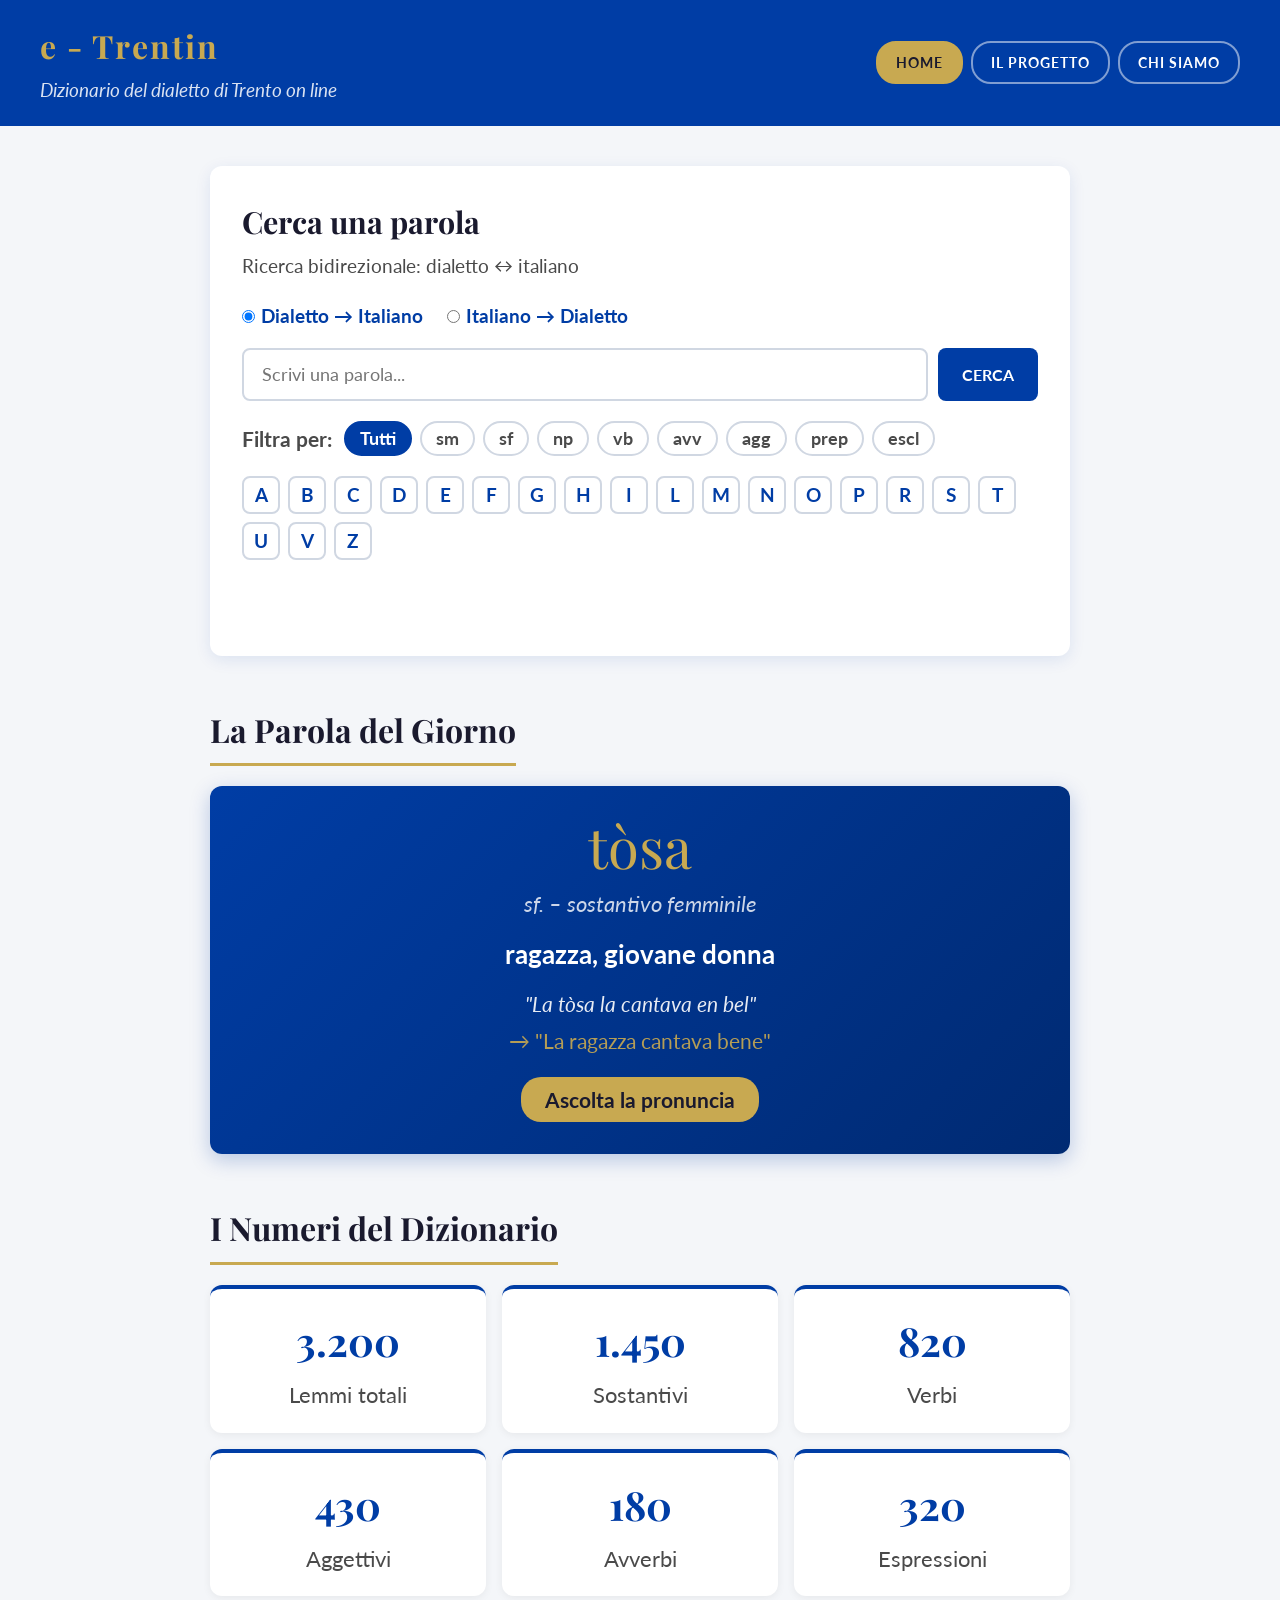
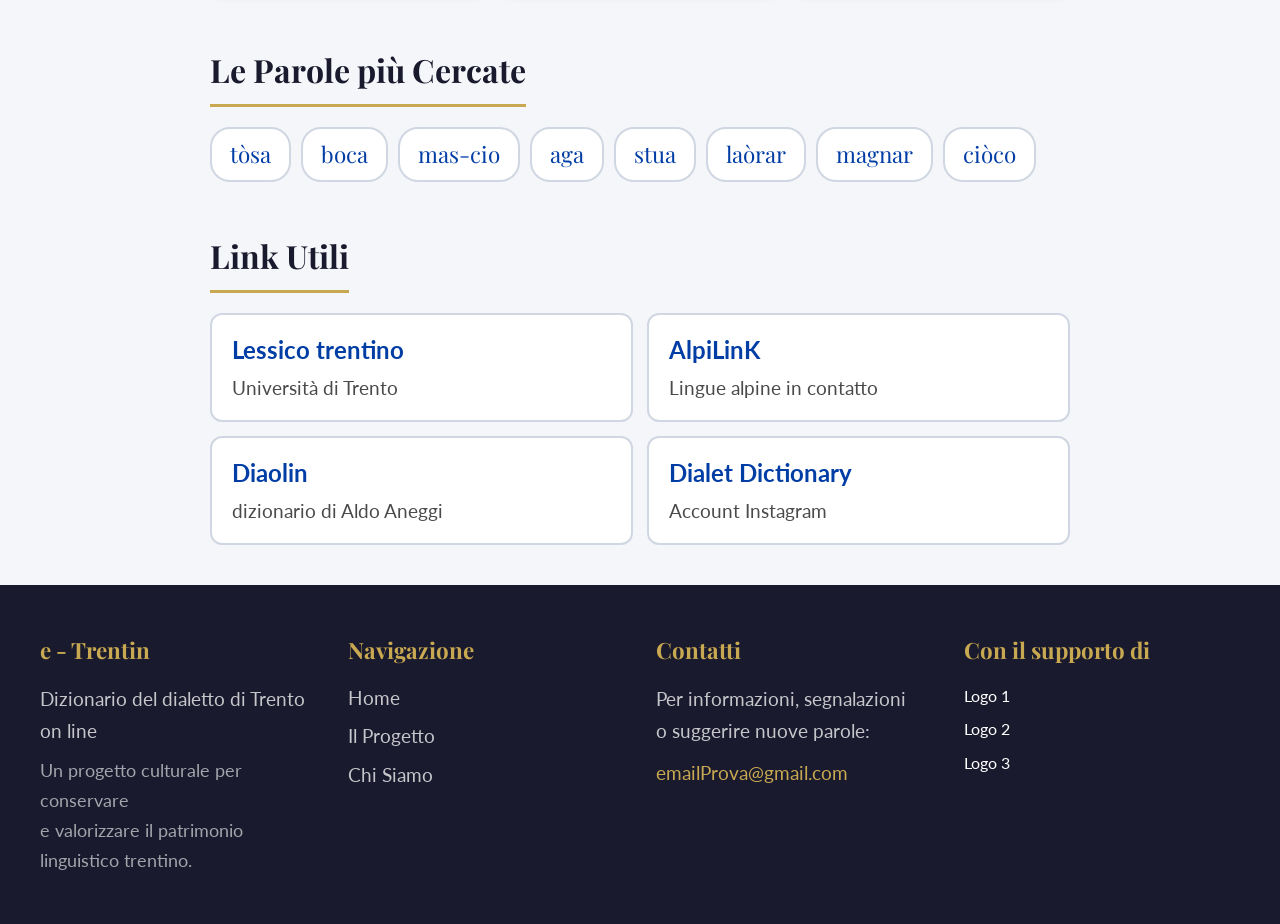
==== sito/index.html @ 9a396c98 "sistemato index e css" ====
<!DOCTYPE html>
<html lang="it">
<head>
  <meta charset="UTF-8">
  <meta name="viewport" content="width=device-width, initial-scale=1.0">
  <title>e-Trentin - Dizionario del dialetto di Trento</title>
  <link rel="stylesheet" href="style.css">
  <link href="https://fonts.googleapis.com/css2?family=Playfair+Display:ital,wght@0,700;1,700&family=Lato:wght@400;700&display=swap" rel="stylesheet">
</head>
<body>


  <header>

    <div class="header_titolo">
      <h1 class="title">e - Trentin</h1>
      <p class="sottotitolo">Dizionario del dialetto di Trento on line</p>
    </div>

    <nav class="barra-nav">
      <a href="index.html" class="link attivo">HOME</a> <!--pagina attiva-->
      <a href="progetto.html" class="link">IL PROGETTO</a>
      <a href="chisiamo.html" class="link">CHI SIAMO</a>
    </nav>

  </header>

  <main class="main">

    <section class="sezione_cerca" id="cerca">

      <!-- Titolo e sottotitolo della sezione cerca -->
      <h2 class="cerca_titolo">Cerca una parola</h2>
      <p class="cerca_sottotitolo">Ricerca bidirezionale: dialetto ↔ italiano</p>

      
      <div class="direzione_ricerca">
        <!-- Radio button per scegliere la direzione della traduzione -->
        <label class="radio_label">
          <input type="radio" name="direzione" value="dial-ita" checked>
          Dialetto → Italiano
        </label>
        <label class="radio_label">
          <input type="radio" name="direzione" value="ita-dial">
          Italiano → Dialetto
        </label>
      </div>

      <!-- Barra di ricerca: campo testo + bottone CERCA -->
      <div class="barra_ricerca">
        <input type="text" class="campo_ricerca" id="campoCerca" placeholder="Scrivi una parola...">
        <button class="btn_cerca">CERCA</button>
      </div>

      <div class="filtri_categoria">
        <span class="filtri_label">Filtra per:</span>
        <button class="filtro attivo" >Tutti</button>  <!-- Bottone "Tutti" attivo di default -->
        <button class="filtro" >sm</button>
        <button class="filtro" >sf</button>
        <button class="filtro" >np</button>
        <button class="filtro">vb</button>
        <button class="filtro" >avv</button>
        <button class="filtro" >agg</button>
        <button class="filtro" >prep</button>
        <button class="filtro">escl</button>
      </div>

      <div class="filtri_alfabeto">
        <!-- Ogni span è una lettera cliccabile dell'alfabeto -->
        <span class="lettera" >A</span>
        <span class="lettera" >B</span>
        <span class="lettera" >C</span>
        <span class="lettera">D</span>
        <span class="lettera">E</span>
        <span class="lettera">F</span>
        <span class="lettera">G</span>
        <span class="lettera" >H</span>
        <span class="lettera" >I</span>
        <span class="lettera">L</span>
        <span class="lettera" >M</span>
        <span class="lettera" >N</span>
        <span class="lettera" >O</span>
        <span class="lettera">P</span>
        <span class="lettera" >R</span>
        <span class="lettera">S</span>
        <span class="lettera" >T</span>
        <span class="lettera">U</span>
        <span class="lettera">V</span>
        <span class="lettera">Z</span>
      </div>

    
      <!-- div dove appariranno i risultati della ricerca -->
      <div class="risultati" id="risultati"></div>

    </section>

    <section class="sezione-parola-giorno" id="parola-giorno">

      <h2 class="sezione_titolo">La Parola del Giorno</h2>
      <div class="div_parolaGiorno">
        <!-- Parola in dialetto, in grande (popolata da JS) -->
        <div class="parola" id="parolaGiorno">tòsa</div>
        <!-- Categoria grammaticale -->
        <div class="parola_categoria" id="categoriaGiorno">sf. – sostantivo femminile</div>
        <!-- Significato in italiano -->
        <div class="parola_significato" id="significatoGiorno">ragazza, giovane donna</div>
        <!-- Esempio d'uso con traduzione -->
        <div class="parola_esempio" id="esempioPaG">
          <em>"La tòsa la cantava en bel"</em>
          <span class="esempio">→ "La ragazza cantava bene"</span>
        </div>
        <!-- Bottone pronuncia audio -->
        <button class="btn_audioGiorno">Ascolta la pronuncia</button>
      </div>

    </section>


    <section class="sezione_numeri" id="numeri">

      <h2 class="sezione_titolo">I Numeri del Dizionario</h2>

      <!-- Griglia con statistiche: ogni cella ha un numero e un'etichetta -->
      <div class="griglia_numeri">

        <div class="numero_card">
          <div class="numero_valore">3.200</div>
          <div class="numero_label">Lemmi totali</div>
        </div>

        <div class="numero_card">
          <div class="numero_valore">1.450</div>
          <div class="numero_label">Sostantivi</div>
        </div>

        <div class="numero_card">
          <div class="numero_valore">820</div>
          <div class="numero_label">Verbi</div>
        </div>

        <div class="numero_card">
          <div class="numero_valore">430</div>
          <div class="numero_label">Aggettivi</div>
        </div>

        <div class="numero_card">
          <div class="numero_valore">180</div>
          <div class="numero_label">Avverbi</div>
        </div>

        <div class="numero_card">
          <div class="numero_valore">320</div>
          <div class="numero_label">Espressioni</div>
        </div>

      </div>

    </section>


    <section class="sezione_popolari" id="piu-cercate">

      <h2 class="sezione_titolo">Le Parole più Cercate</h2>

      <div class="parole_popolari">
        <span class="tag_parola" >tòsa</span>
        <span class="tag_parola" >boca</span>
        <span class="tag_parola" >mas-cio</span>
        <span class="tag_parola" >aga</span>
        <span class="tag_parola">stua</span>
        <span class="tag_parola" >laòrar</span>
        <span class="tag_parola" >magnar</span>
        <span class="tag_parola" >ciòco</span>
      </div>

    </section>

    <section class="sezione_link" id="link">

      <h2 class="sezione_titolo">Link Utili</h2>

      <div class="griglia_link">
        <a href="https://lessicotrentino.lett.unitn.it/fmi/webd/Lemma?homeurl=https://www.unitn.it/" class="link_card" target="_blank">
          <div class="link_nome">Lessico trentino</div>
          <div class="link_desc">Università di Trento</div>
        </a>

        <a href="https://alpilink.it/progetto/" class="link_card" target="_blank">
          <div class="link_nome">AlpiLinK</div>
          <div class="link_desc">Lingue alpine in contatto</div>
        </a>

        <a href="https://alpilink.it/progetto/" class="link_card" target="_blank">
          <div class="link_nome">Diaolin</div>
          <div class="link_desc">dizionario di Aldo Aneggi</div>
        </a>

        <a href="https://www.instagram.com/dialet.dictionary/?hl=it" class="link_card" target="_blank">
          <div class="link_nome">Dialet Dictionary</div>
          <div class="link_desc">Account Instagram</div>
        </a>

        </a>
      </div>

    </section>

  </main>

  <footer>

    <div class="footer_col">
      <h3 class="footer_titolo">e - Trentin</h3>
      <p>Dizionario del dialetto di Trento on line</p>
      <p class="footer_note">Un progetto culturale per conservare<br>e valorizzare il patrimonio linguistico trentino.</p>
    </div>

    <div class="footer_col">
      <h3 class="footer_titolo">Navigazione</h3>
      <ul class="footer_lista">
        <li><a href="index.html">Home</a></li>
        <li><a href="progetto.html">Il Progetto</a></li>
        <li><a href="chisiamo.html">Chi Siamo</a></li>
      </ul>
    </div>

    <div class="footer_col">
      <h3 class="footer_titolo">Contatti</h3>
      <p>Per informazioni, segnalazioni<br>o suggerire nuove parole:</p>
      <a href="mailto:emailProva@gmail.com" class="footer_email">emailProva@gmail.com</a>
    </div>

    <div class="footer_col">
      <h3 class="footer_titolo">Con il supporto di</h3>
      <div class="loghi">
        <div class="logo_placeholder">Logo 1</div>
        <div class="logo_placeholder">Logo 2</div>
        <div class="logo_placeholder">Logo 3</div>
      </div>
    </div>

  </footer>
---- sito/style.css ----
/* =====================================================
   VARIABILI COLORI
   Palette ispirata alla bandiera del Comune di Trento:
   blu e oro su sfondo chiaro neutro
   ===================================================== */
:root {
  --blu:          #003DA5;   /* blu principale (bandiera Trento) */
  --blu-scuro:    #002a72;   /* blu scuro per hover */
  --oro:          #C8A951;   /* oro/giallo della bandiera */
  --bianco:       #ffffff;
  --grigio-bg:    #f4f6f9;   /* sfondo generale della pagina */
  --grigio-card:  #eef0f5;   /* sfondo delle card e sezioni */
  --grigio-bordo: #d0d7e2;   /* colore dei bordi */
  --testo:        #4a4a4a;   /* testo normale */
  --testo-scuro:  #1a1a2e;   /* testo titoli */
  --raggio:       12px;      /* arrotondamento angoli (design senza spigoli) */
}

/* =====================================================
   RESET BASE
   Azzera margini e padding del browser; imposta
   box-sizing così il padding non altera le dimensioni
   ===================================================== */
* {
  margin: 0;
  padding: 0;
  box-sizing: border-box;
}

/* =====================================================
   BODY
   Font principale, colore di sfondo e colore testo
   ===================================================== */
body {
  font-family: 'Lato', sans-serif;
  background-color: var(--grigio-bg);
  color: var(--testo);
  line-height: 1.6;
}

/* =====================================================
   HEADER
   Barra in cima: titolo + sottotitolo a sinistra,
   navigazione HOME / IL PROGETTO / CHI SIAMO a destra
   ===================================================== */
header {
  background-color: var(--blu);
  color: var(--bianco);
  padding: 20px 40px;
  display: flex;                  /* affianca titolo e nav */
  justify-content: space-between; /* uno a sinistra, uno a destra */
  align-items: center;
  gap: 20px;
}

/* Blocco titolo + sottotitolo */
.header_titolo {
  display: flex;
  flex-direction: column; /* titolo sopra, sottotitolo sotto */
  gap: 4px;
}

/* Titolo principale "e-Trentin" */
.title {
  font-family: 'Playfair Display', serif; /* font elegante per il titolo */
  font-size: 2rem;
  color: var(--oro);              /* oro per il titolo */
  letter-spacing: 2px;
}

/* Sottotitolo: "Dizionario del dialetto di Trento on line" */
.sottotitolo {
  font-size: 1.2rem;
  color: rgba(255,255,255,0.85); /* bianco leggermente trasparente */
  font-style: italic;
}

/* Navigazione principale con le tre voci in evidenza */
.barra-nav {
  display: flex;
  gap: 8px;                    
}

/* Ogni link di navigazione */
.link{
  padding: 8px 18px;
  border: 2px solid rgba(255,255,255,0.5);
  border-radius: 20px;            /* bordi a pillola */
  color: var(--bianco);
  text-decoration: none;
  font-weight: 700;
  font-size: 0.9rem;
  letter-spacing: 1px;
  transition: all 0.2s;           /* animazione morbida al hover */
}

/* Voce attiva (pagina corrente): sfondo oro */
.link.attivo {
  background-color: var(--oro);
  border-color: var(--oro);
  color: var(--testo-scuro);
}

/* Hover sui link non attivi */
.link:hover:not(.attivo) {
  background-color: rgba(255,255,255,0.15);
  border-color: var(--bianco);
}

/* =====================================================
   MAIN
   Contenitore centrale con larghezza massima e centrato
   ===================================================== */
.main {
  max-width: 900px;
  margin: 0 auto;         /* centra orizzontalmente */
  padding: 40px 20px;     /* spazio interno, con margine sui lati */
  display: flex;
  flex-direction: column; /* sezioni impilate verticalmente */
  gap: 48px;              /* spazio tra le sezioni */
}

/* =====================================================
   TITOLO SEZIONE
   Stile condiviso per tutti i titoli h2 delle sezioni
   ===================================================== */
.sezione_titolo {
  font-family: 'Playfair Display', serif;
  font-size:2rem;
  color: var(--testo-scuro);
  margin-bottom: 20px;
  padding-bottom: 8px;
  /* Linea decorativa sotto il titolo */
  border-bottom: 3px solid var(--oro);
  display: inline-block;
}

/* =====================================================
   SEZIONE CERCA
   La sezione più importante: barra di ricerca,
   filtri categoria e filtro alfabetico
   ===================================================== */
.sezione_cerca {
  background-color: var(--bianco);
  border-radius: var(--raggio);
  padding: 32px;
  box-shadow: 0 4px 16px rgba(0, 61, 165, 0.10); /* ombra blu leggera */
}

/* Titolo "Cerca una parola" */
.cerca_titolo {
  font-family: 'Playfair Display', serif;
  font-size: 1.9rem;
  color: var(--testo-scuro);
  margin-bottom: 4px;
}

/* Sottotitolo della sezione cerca */
.cerca_sottotitolo {
  color: var(--testo);
  margin-bottom: 20px;
  font-size: 1.2rem;
}

/* Contenitore dei radio button per la direzione di ricerca */
.direzione_ricerca {
  display: flex;
  gap: 24px;
  margin-bottom: 16px;
}

/* Singolo radio button con etichetta */
.radio_label {
  display: flex;
  align-items: center;
  gap: 6px;
  font-weight: 700;
  color: var(--blu);
  cursor: pointer;
  font-size: 1.2rem;
}

/* Barra di ricerca: campo testo + bottone CERCA affiancati */
.barra_ricerca {
  display: flex;
  gap: 10px;
  margin-bottom: 20px;
}

/* Campo testo di ricerca */
.campo_ricerca {
  flex: 1;                        /* occupa tutto lo spazio disponibile */
  padding: 14px 18px;
  border: 2px solid var(--grigio-bordo);
  border-radius: 8px;
  font-family: 'Lato', sans-serif;
  font-size: 1.1rem;
  outline: none;
  transition: border-color 0.2s;
}

/* Quando il campo è selezionato, bordo diventa blu */
.campo_ricerca:focus {
  border-color: var(--blu);
}

/* Bottone CERCA */
.btn_cerca {
  padding: 14px 24px;
  background-color: var(--blu);
  color: var(--bianco);
  border: none;
  border-radius: 8px;
  font-family: 'Lato', sans-serif;
  font-weight: 700;
  font-size: 1rem;
  cursor: pointer;
  transition: background-color 0.2s;
  white-space: nowrap;            /* impedisce che il testo vada a capo */
}

.btn_cerca:hover {
  background-color: var(--blu-scuro);
}


.filtri_categoria {
  display: flex;
  flex-wrap: wrap;                /* va a capo se necessario */
  align-items: center;
  gap: 8px;
  margin-bottom: 20px;
}

/* Etichetta "Filtra per:" davanti ai bottoni */
.filtri_label {
  font-weight: 700;
  font-size: 1.3rem;
  color: var(--testo);
  margin-right: 4px;
}

/* Singolo bottone filtro categoria */
.filtro {
  padding: 5px 14px;
  border: 2px solid var(--grigio-bordo);
  border-radius: 20px;            /* forma a pillola */
  background-color: var(--bianco);
  color: var(--testo);
  font-family: 'Lato', sans-serif;
  font-weight: 700;
  font-size: 1.1rem;
  cursor: pointer;
  transition: all 0.15s;
}

/* Bottone filtro attivo */
.filtro.attivo {
  background-color: var(--blu);
  color: var(--bianco);
  border-color: var(--blu);
}

.filtro:hover:not(.attivo) {
  border-color: var(--blu);
  color: var(--blu);
}

/* ----------------------------------------------------------
   FILTRI ALFABETICI
   Griglia di lettere cliccabili per filtrare per iniziale
   ---------------------------------------------------------- */
.filtri_alfabeto {
  display: flex;
  flex-wrap: wrap;
  gap: 8px;
  margin-bottom: 24px;
}

/* Singola lettera dell'alfabeto */
.lettera {
  width: 38px;
  height: 38px;
  display: flex;
  align-items: center;
  justify-content: center;
  border: 2px solid var(--grigio-bordo);
  border-radius: 8px;
  font-weight: 700;
  font-size: 1.2rem;
  color: var(--blu);
  cursor: pointer;
  transition: all 0.15s;
  user-select: none;              /* impedisce la selezione testo al click */
}

.lettera:hover {
  background-color: var(--blu);
  color: var(--bianco);
  border-color: var(--blu);
}

/* Lettera attualmente selezionata */
.lettera.attiva {
  background-color: var(--oro);
  color: var(--testo-scuro);
  border-color: var(--oro);
}

/* ----------------------------------------------------------
   AREA RISULTATI
   Dove appaiono le schede con i risultati della ricerca
   ---------------------------------------------------------- */
.risultati {
  min-height: 40px;               /* altezza minima anche quando vuota */
}

/* Messaggio generico nell'area risultati */
.msg-ricerca {
  color: var(--testo);
  font-style: italic;
  padding: 12px 0;
}

/* Messaggio di errore (campo vuoto ecc.) */
.msg-errore {
  color: #c0392b;                 /* rosso per gli errori */
  font-weight: 700;
  padding: 12px 0;
}

/* Scheda di un singolo risultato */
.scheda-risultato {
  border-left: 5px solid var(--oro); /* linea oro a sinistra */
  background-color: var(--grigio-card);
  border-radius: var(--raggio);
  padding: 16px 20px;
  display: flex;
  flex-direction: column;
  gap: 6px;
}

/* Parola principale nel risultato */
.ris-parola {
  font-family: 'Playfair Display', serif;
  font-size: 1.4rem;
  color: var(--blu);
}

/* Categoria grammaticale nel risultato */
.ris-categoria {
  font-size: 0.8rem;
  color: var(--testo);
  font-style: italic;
}

/* Traduzione in italiano nel risultato */
.ris-traduzione {
  font-weight: 700;
  color: var(--testo-scuro);
}

/* Esempio d'uso nel risultato */
.ris-esempio {
  font-size: 0.9rem;
  color: var(--testo);
  background-color: var(--bianco);
  padding: 8px 12px;
  border-radius: 6px;
}

/* =====================================================
   SEZIONE PAROLA DEL GIORNO
   ===================================================== */


/* Scheda visiva della parola del giorno */
.div_parolaGiorno {
  background: linear-gradient(135deg, var(--blu) 0%, var(--blu-scuro) 100%);
  color: var(--bianco);
  border-radius: var(--raggio);
  padding: 32px;
  text-align: center;
  display: flex;
  flex-direction: column;
  align-items: center;
  gap: 12px;
  box-shadow: 0 6px 20px rgba(0, 61, 165, 0.25);
}

/* La parola in dialetto in grande */
.parola {
  font-family: 'Playfair Display', serif;
  font-size: 3.5rem;
  color: var(--oro);
  line-height: 1;
}

/* Categoria grammaticale sotto la parola */
.parola_categoria {
  font-size: 1.4rem;
  opacity: 0.8;
  font-style: italic;
}

/* Significato in italiano */
.parola_significato {
  font-size: 1.6rem;
  font-weight: 700;
}

/* Esempio d'uso */
.parola_esempio {
  font-size: 1.3rem;
  opacity: 0.9;
  display: flex;
  flex-direction: column;
  gap: 4px;
}

/* Traduzione dell'esempio */
.esempio {
  color: var(--oro);
}

/* Bottone pronuncia audio nella parola del giorno */
.btn_audioGiorno {
  margin-top: 8px;
  padding: 10px 24px;
  background-color: var(--oro);
  color: var(--testo-scuro);
  border: none;
  border-radius: 20px;
  font-family: 'Lato', sans-serif;
  font-weight: 700;
  cursor: pointer;
  transition: opacity 0.2s;
  font-size: 1.3rem;
}

.btn_audioGiorno:hover {
  opacity: 0.85;
}

/* =====================================================
   SEZIONE NUMERI DEL DIZIONARIO
   Griglia di statistiche numeriche
   ===================================================== */
.sezione_numeri {}

/* Griglia: 3 colonne su desktop, 2 su tablet, 1 su mobile */
.griglia_numeri {
  display: grid;
  grid-template-columns: repeat(3, 1fr); /* 3 colonne uguali */
  gap: 16px;
}

/* Singola card con numero e etichetta */
.numero_card {
  background-color: var(--bianco);
  border-radius: var(--raggio);
  padding: 20px;
  text-align: center;
  box-shadow: 0 2px 8px rgba(0,0,0,0.06);
  border-top: 4px solid var(--blu); /* linea blu in cima */
}

/* Il numero grande */
.numero_valore {
  font-family: 'Playfair Display', serif;
  font-size: 2.5rem;
  color: var(--blu);
  font-weight: 700;
}

/* Etichetta descrittiva sotto il numero */
.numero_label {
  font-size: 1.4rem;
  color: var(--testo);
  margin-top: 4px;
}

/* =====================================================
   SEZIONE PAROLE PIÙ CERCATE
   Tag cliccabili che avviano la ricerca
   ===================================================== */
.sezione_popolari {}

/* Contenitore dei tag */
.parole_popolari {
  display: flex;
  flex-wrap: wrap;
  gap: 10px;
}

/* Singolo tag parola cliccabile */
.tag_parola {
  padding: 8px 18px;
  background-color: var(--bianco);
  border: 2px solid var(--grigio-bordo);
  border-radius: 20px;
  font-family: 'Playfair Display', serif;
  font-size: 1.4rem;
  color: var(--blu);
  cursor: pointer;
  transition: all 0.15s;
}

.tag_parola:hover {
  background-color: var(--blu);
  color: var(--bianco);
  border-color: var(--blu);
}

/* =====================================================
   SEZIONE LINK UTILI
   Griglia di card-link a risorse esterne
   ===================================================== */
.sezione_link {}

/* Griglia: 2 colonne su desktop */
.griglia_link {
  display: grid;
  grid-template-columns: repeat(2, 1fr);
  gap: 14px;
}

/* Singola card link */
.link_card {
  display: block;
  background-color: var(--bianco);
  border: 2px solid var(--grigio-bordo);
  border-radius: var(--raggio);
  padding: 16px 20px;
  text-decoration: none;
  transition: all 0.2s;
}

.link_card:hover {
  border-color: var(--oro);
  box-shadow: 0 4px 12px rgba(200, 169, 81, 0.2);
  transform: translateY(-2px); /* leggero sollevamento al hover */
}

/* Nome del link */
.link_nome {
  font-weight: 700;
  color: var(--blu);
  font-size: 1.5rem;
}

/* Descrizione breve del link */
.link_desc {
  font-size: 1.2rem;
  color: var(--testo);
  margin-top: 4px;
}

/* =====================================================
   FOOTER
   Quattro colonne: sito, navigazione, contatti, loghi
   ===================================================== */
footer {
  background-color: var(--testo-scuro);
  color: var(--bianco);
  padding: 48px 40px;
  display: grid;
  grid-template-columns: repeat(4, 1fr); /* 4 colonne uguali */
  gap: 32px;
}

/* Titoli delle colonne del footer */
.footer_titolo {
  font-family: 'Playfair Display', serif;
  font-size: 1.4rem;
  color: var(--oro);
  margin-bottom: 14px;
}

/* Testo normale nel footer */
footer p {
  font-size: 1.2rem;
  opacity: 0.75;
  line-height: 1.7;
}

/* Nota aggiuntiva nel footer */
.footer_note {
  margin-top: 8px;
  font-size: 1.1rem ;
  opacity: 0.6 ;
}

/* Lista link nella colonna Navigazione */
.footer_lista {
  list-style: none;
}

.footer_lista li {
  margin-bottom: 8px;
}

.footer_lista li a {
  color: var(--bianco);
  text-decoration: none;
  font-size: 1.2rem;
  opacity: 0.75;
  transition: opacity 0.2s;
}

.footer_lista li a:hover {
  opacity: 1;
}

.footer_email {
  display: inline-block;
  margin-top: 10px;
  color: var(--oro);
  text-decoration: none;
  font-size: 1.2rem;
  transition: opacity 0.2s;
}

.footer_email:hover {
  opacity: 0.8;
}

.loghi {
  display: flex;
  flex-direction: column;
  gap: 8px;
}
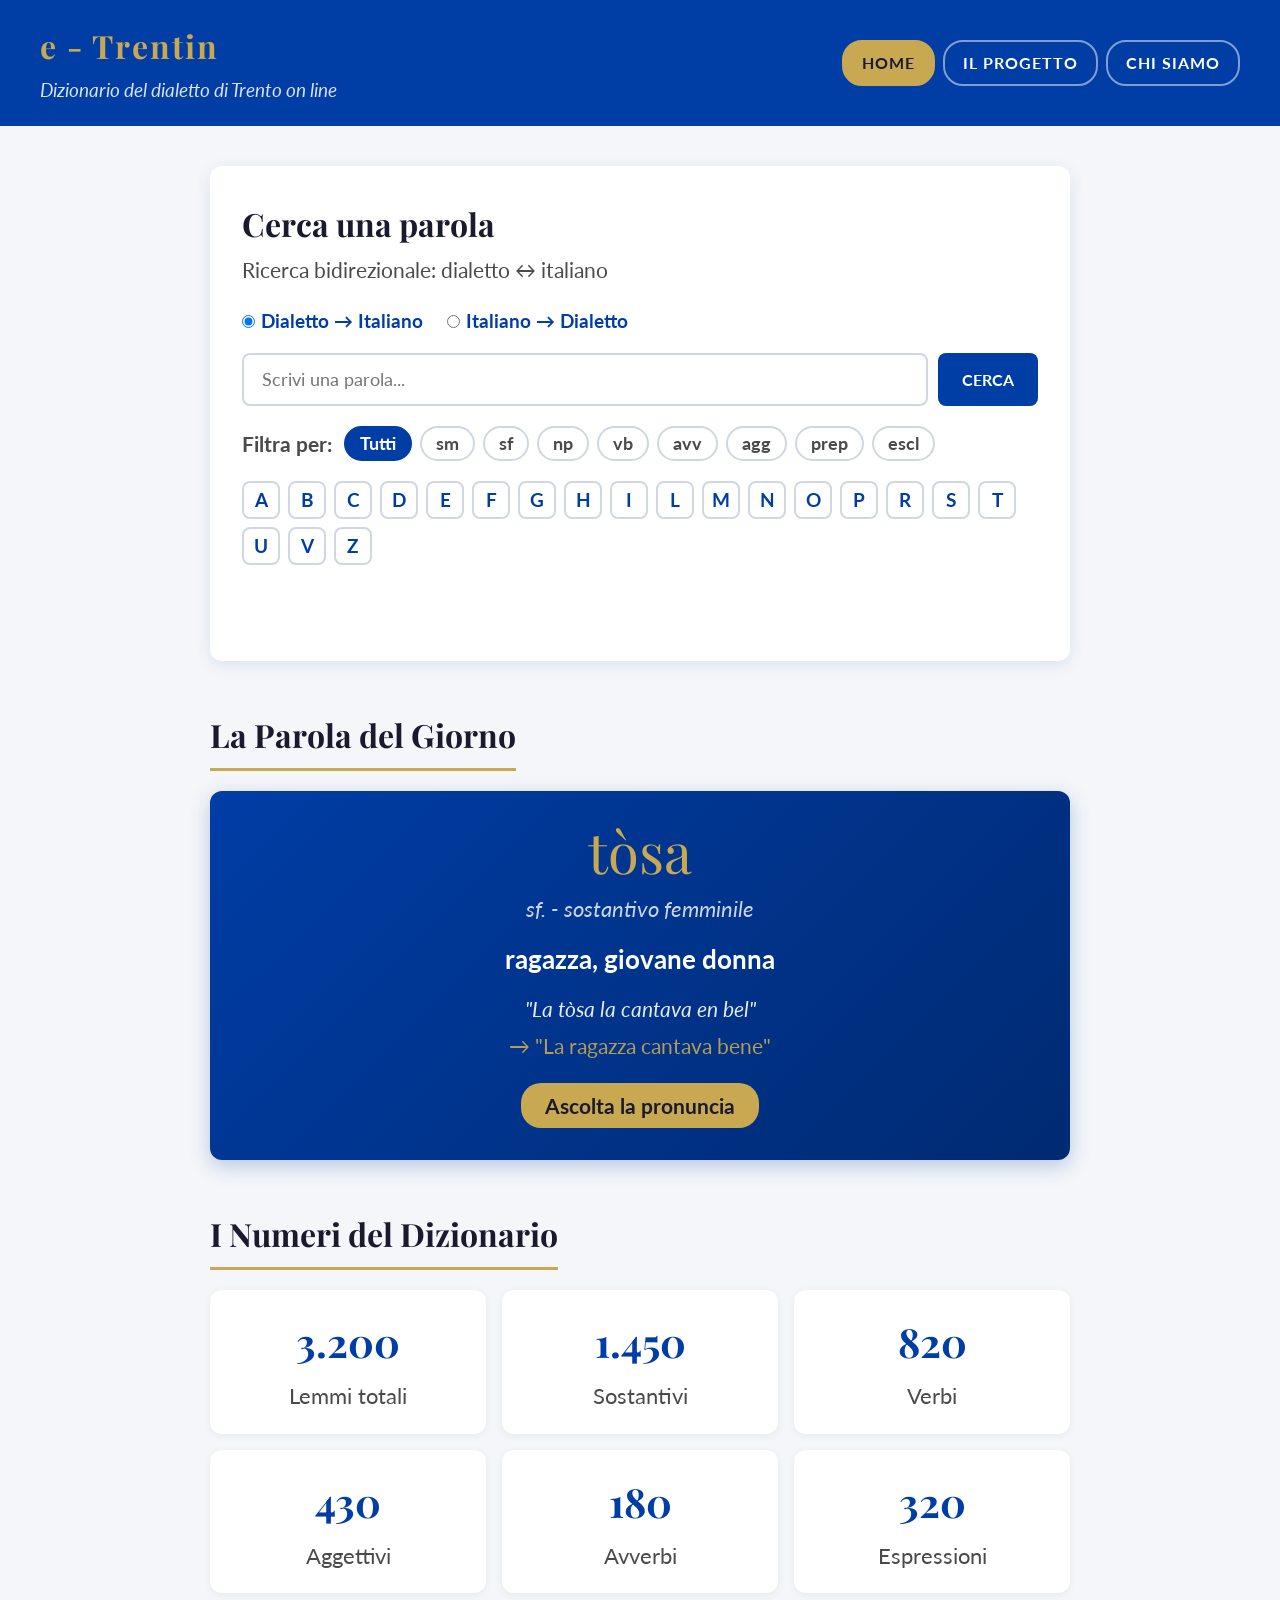
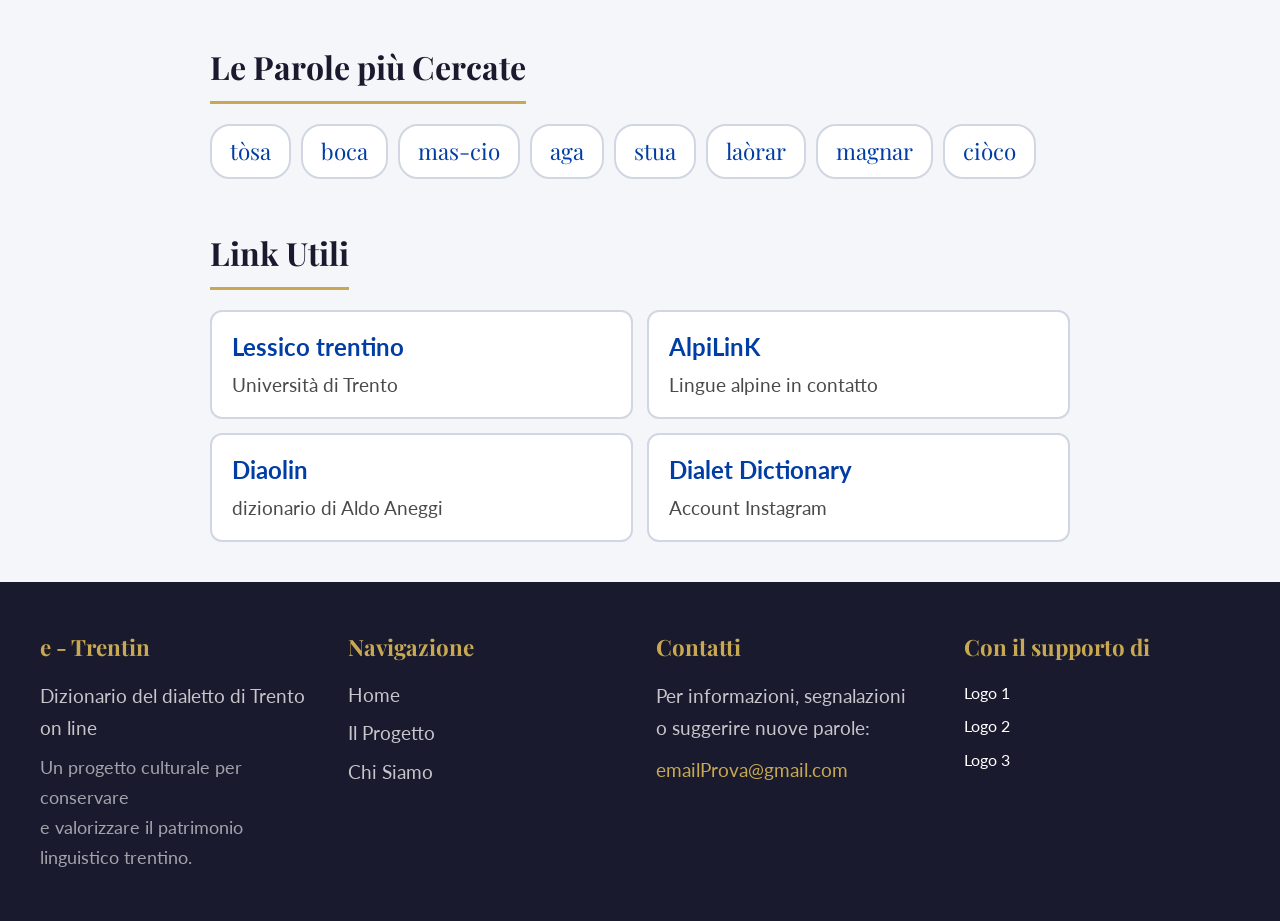
==== commit bf3d9d2e: "aggiunta pagina chisiamo, aggiornato css index e progetto" ====
--- a/sito/index.html
+++ b/sito/index.html
@@ -4,7 +4,7 @@
   <meta charset="UTF-8">
   <meta name="viewport" content="width=device-width, initial-scale=1.0">
   <title>e-Trentin - Dizionario del dialetto di Trento</title>
-  <link rel="stylesheet" href="style.css">
+  <link rel="stylesheet" href="/sito/style.css">
   <link href="https://fonts.googleapis.com/css2?family=Playfair+Display:ital,wght@0,700;1,700&family=Lato:wght@400;700&display=swap" rel="stylesheet">
 </head>
 <body>
@@ -13,48 +13,45 @@
   <header>
 
     <div class="header_titolo">
-      <h1 class="title">e - Trentin</h1>
+      <h1 class="titolo">e - Trentin</h1>
       <p class="sottotitolo">Dizionario del dialetto di Trento on line</p>
     </div>
 
     <nav class="barra-nav">
       <a href="index.html" class="link attivo">HOME</a> <!--pagina attiva-->
-      <a href="progetto.html" class="link">IL PROGETTO</a>
-      <a href="chisiamo.html" class="link">CHI SIAMO</a>
+      <a href="/sito/pagine/progetto.html" class="link">IL PROGETTO</a>
+      <a href="/sito/pagine/chiSiamo.html" class="link">CHI SIAMO</a>
     </nav>
 
   </header>
 
   <main class="main">
 
-    <section class="sezione_cerca" id="cerca">
-
-      <!-- Titolo e sottotitolo della sezione cerca -->
+    <section class="sezione_cerca" >
+
       <h2 class="cerca_titolo">Cerca una parola</h2>
       <p class="cerca_sottotitolo">Ricerca bidirezionale: dialetto ↔ italiano</p>
 
       
       <div class="direzione_ricerca">
-        <!-- Radio button per scegliere la direzione della traduzione -->
         <label class="radio_label">
-          <input type="radio" name="direzione" value="dial-ita" checked>
+          <input type="radio" name="direzione"  checked>
           Dialetto → Italiano
         </label>
         <label class="radio_label">
-          <input type="radio" name="direzione" value="ita-dial">
+          <input type="radio" name="direzione" >
           Italiano → Dialetto
         </label>
       </div>
 
-      <!-- Barra di ricerca: campo testo + bottone CERCA -->
       <div class="barra_ricerca">
-        <input type="text" class="campo_ricerca" id="campoCerca" placeholder="Scrivi una parola...">
+        <input type="text" class="campo_ricerca" placeholder="Scrivi una parola...">
         <button class="btn_cerca">CERCA</button>
       </div>
 
       <div class="filtri_categoria">
         <span class="filtri_label">Filtra per:</span>
-        <button class="filtro attivo" >Tutti</button>  <!-- Bottone "Tutti" attivo di default -->
+        <button class="filtro attivo" >Tutti</button>  <!-- btn attivo di default -->
         <button class="filtro" >sm</button>
         <button class="filtro" >sf</button>
         <button class="filtro" >np</button>
@@ -66,7 +63,6 @@
       </div>
 
       <div class="filtri_alfabeto">
-        <!-- Ogni span è una lettera cliccabile dell'alfabeto -->
         <span class="lettera" >A</span>
         <span class="lettera" >B</span>
         <span class="lettera" >C</span>
@@ -74,16 +70,16 @@
         <span class="lettera">E</span>
         <span class="lettera">F</span>
         <span class="lettera">G</span>
-        <span class="lettera" >H</span>
-        <span class="lettera" >I</span>
+        <span class="lettera">H</span>
+        <span class="lettera">I</span>
         <span class="lettera">L</span>
-        <span class="lettera" >M</span>
-        <span class="lettera" >N</span>
-        <span class="lettera" >O</span>
+        <span class="lettera">M</span>
+        <span class="lettera">N</span>
+        <span class="lettera">O</span>
         <span class="lettera">P</span>
-        <span class="lettera" >R</span>
+        <span class="lettera">R</span>
         <span class="lettera">S</span>
-        <span class="lettera" >T</span>
+        <span class="lettera">T</span>
         <span class="lettera">U</span>
         <span class="lettera">V</span>
         <span class="lettera">Z</span>
@@ -91,37 +87,31 @@
 
     
       <!-- div dove appariranno i risultati della ricerca -->
-      <div class="risultati" id="risultati"></div>
-
-    </section>
-
-    <section class="sezione-parola-giorno" id="parola-giorno">
+      <div class="risultati" ></div>
+
+    </section>
+
+    <section  >
 
       <h2 class="sezione_titolo">La Parola del Giorno</h2>
       <div class="div_parolaGiorno">
-        <!-- Parola in dialetto, in grande (popolata da JS) -->
-        <div class="parola" id="parolaGiorno">tòsa</div>
-        <!-- Categoria grammaticale -->
-        <div class="parola_categoria" id="categoriaGiorno">sf. – sostantivo femminile</div>
-        <!-- Significato in italiano -->
-        <div class="parola_significato" id="significatoGiorno">ragazza, giovane donna</div>
-        <!-- Esempio d'uso con traduzione -->
-        <div class="parola_esempio" id="esempioPaG">
+        <div class="parola" >tòsa</div>
+        <div class="parola_categoria" >sf. - sostantivo femminile</div>
+        <div class="parola_significato" >ragazza, giovane donna</div>
+        <div class="parola_esempio" >
           <em>"La tòsa la cantava en bel"</em>
           <span class="esempio">→ "La ragazza cantava bene"</span>
         </div>
-        <!-- Bottone pronuncia audio -->
         <button class="btn_audioGiorno">Ascolta la pronuncia</button>
       </div>
 
     </section>
 
-
-    <section class="sezione_numeri" id="numeri">
+    <section class="sezione_numeri" >
 
       <h2 class="sezione_titolo">I Numeri del Dizionario</h2>
 
-      <!-- Griglia con statistiche: ogni cella ha un numero e un'etichetta -->
+      <!-- griglia con dati -->
       <div class="griglia_numeri">
 
         <div class="numero_card">
@@ -159,7 +149,7 @@
     </section>
 
 
-    <section class="sezione_popolari" id="piu-cercate">
+    <section class="sezione_popolari" >
 
       <h2 class="sezione_titolo">Le Parole più Cercate</h2>
 
@@ -176,7 +166,7 @@
 
     </section>
 
-    <section class="sezione_link" id="link">
+    <section class="sezione_link">
 
       <h2 class="sezione_titolo">Link Utili</h2>
 
@@ -219,9 +209,9 @@
     <div class="footer_col">
       <h3 class="footer_titolo">Navigazione</h3>
       <ul class="footer_lista">
-        <li><a href="index.html">Home</a></li>
-        <li><a href="progetto.html">Il Progetto</a></li>
-        <li><a href="chisiamo.html">Chi Siamo</a></li>
+        <li><a href="/sito/index.html">Home</a></li>
+        <li><a href="/sito/pagine/progetto.html">Il Progetto</a></li>
+        <li><a href="/sito/pagine/chiSiamo.html">Chi Siamo</a></li>
       </ul>
     </div>
 
@@ -241,5 +231,7 @@
     </div>
 
   </footer>
+</body>
+</html>
 
   
--- a/sito/style.css
+++ b/sito/style.css
@@ -61,7 +61,7 @@
 }
 
 /* Titolo principale "e-Trentin" */
-.title {
+.titolo {
   font-family: 'Playfair Display', serif; /* font elegante per il titolo */
   font-size: 2rem;
   color: var(--oro);              /* oro per il titolo */
@@ -89,7 +89,7 @@
   color: var(--bianco);
   text-decoration: none;
   font-weight: 700;
-  font-size: 0.9rem;
+  font-size: 1rem;
   letter-spacing: 1px;
   transition: all 0.2s;           /* animazione morbida al hover */
 }
@@ -150,7 +150,7 @@
 /* Titolo "Cerca una parola" */
 .cerca_titolo {
   font-family: 'Playfair Display', serif;
-  font-size: 1.9rem;
+  font-size: 2rem;
   color: var(--testo-scuro);
   margin-bottom: 4px;
 }
@@ -159,7 +159,7 @@
 .cerca_sottotitolo {
   color: var(--testo);
   margin-bottom: 20px;
-  font-size: 1.2rem;
+  font-size: 1.3rem;
 }
 
 /* Contenitore dei radio button per la direzione di ricerca */
@@ -446,7 +446,7 @@
    SEZIONE NUMERI DEL DIZIONARIO
    Griglia di statistiche numeriche
    ===================================================== */
-.sezione_numeri {}
+
 
 /* Griglia: 3 colonne su desktop, 2 su tablet, 1 su mobile */
 .griglia_numeri {
@@ -462,7 +462,6 @@
   padding: 20px;
   text-align: center;
   box-shadow: 0 2px 8px rgba(0,0,0,0.06);
-  border-top: 4px solid var(--blu); /* linea blu in cima */
 }
 
 /* Il numero grande */
@@ -484,7 +483,7 @@
    SEZIONE PAROLE PIÙ CERCATE
    Tag cliccabili che avviano la ricerca
    ===================================================== */
-.sezione_popolari {}
+
 
 /* Contenitore dei tag */
 .parole_popolari {
@@ -629,4 +628,314 @@
   display: flex;
   flex-direction: column;
   gap: 8px;
-}+}
+
+
+
+
+
+/* =====================================================
+   SEZIONE GENERICA DELLA PAGINA PROGETTO
+   Card bianca con ombra, usata per ogni sezione
+   ===================================================== */
+.sezione_progetto {
+  background-color: var(--bianco);
+  border-radius: var(--raggio);
+  padding: 32px;
+  box-shadow: 0 4px 16px rgba(0, 61, 165, 0.08);
+}
+ 
+/* =====================================================
+   BLOCCO DI TESTO
+   Paragrafi di testo nelle sezioni; aggiunge spazio
+   tra un paragrafo e l'altro
+   ===================================================== */
+.testo {
+  display: flex;
+  flex-direction: column;   /* paragrafi impilati verticalmente */
+  gap: 14px;
+  font-size: 1.4rem;
+  line-height: 1.8;
+  color: var(--testo);
+}
+ 
+/* =====================================================
+   LISTA FONTI (sezione Fonti)
+   Lista puntata con stile personalizzato
+   ===================================================== */
+.lista_fonti {
+  list-style: none;         /* rimuove i pallini predefiniti */
+  display: flex;
+  flex-direction: column;
+  gap: 12px;
+  margin-top: 6px;
+}
+ 
+.lista_fonti li {
+  padding: 12px 16px;
+  background-color: var(--grigio-card);
+  border-left: 4px solid var(--oro); /* linea oro a sinistra */
+  border-radius: 6px;
+  font-size: 1.4rem;
+}
+ 
+
+/* =====================================================
+   LISTA INDICAZIONI (sezione Indicazioni per la ricerca)
+   Lista numerata con stile personalizzato
+   ===================================================== */
+.lista_indicazioni {
+  list-style: none;         /* rimuove numeri predefiniti */
+  display: flex;
+  flex-direction: column;
+  gap: 12px;
+  margin-top: 6px;
+  counter-reset: indicazioni; /* inizializza il contatore CSS */
+}
+ 
+.lista_indicazioni li {
+  counter-increment: indicazioni; /* incrementa il contatore a ogni li */
+  padding: 14px 16px 14px 52px;   /* spazio a sinistra per il numero */
+  background-color: var(--grigio-card);
+  border-radius: 8px;
+  font-size: 1.3rem;
+  line-height: 1.6;
+  position: relative;             /* necessario per posizionare il ::before */
+}
+ 
+/* Numero del punto generato da CSS */
+.lista_indicazioni li::before {
+  content: counter(indicazioni);  /* mostra il numero corrente */
+  position: absolute;
+  left: 14px;
+  top: 14px;
+  width: 28px;
+  height: 28px;
+  background-color: var(--blu);
+  color: var(--bianco);
+  border-radius: 50%;             /* cerchio */
+  display: flex;
+  align-items: center;
+  justify-content: center;
+  font-weight: 700;
+  font-size: 1.3rem;
+}
+ 
+/* =====================================================
+   TABELLA ABBREVIAZIONI
+   Tabella con sigla e significato
+   ===================================================== */
+.tabella_abbreviazioni {
+  width: 100%;
+  border-collapse: collapse;  /* rimuove spazio tra celle */
+  margin-top: 12px;
+  font-size: 1.3rem;
+}
+ 
+/* Intestazione della tabella */
+.tabella_abbreviazioni thead tr {
+  background-color: var(--blu);
+  color: var(--bianco);
+}
+ 
+.tabella_abbreviazioni th {
+  padding: 12px 16px;
+  text-align: left;
+  font-weight: 700;
+  letter-spacing: 0.5px;
+}
+ 
+/* Celle del corpo della tabella */
+.tabella_abbreviazioni td {
+  padding: 10px 16px;
+  border-bottom: 1px solid var(--grigio-bordo); /* riga separatrice */
+}
+ 
+/* Righe alternate con sfondo leggermente colorato (zebra) */
+.tabella_abbreviazioni tbody tr:nth-child(even) {
+  background-color: var(--grigio-card);
+}
+ 
+.tabella_abbreviazioni tbody tr:hover {
+  background-color: #e8edf7; /* evidenzia la riga al passaggio del mouse */
+}
+ 
+/* Colonna della sigla: scritta in blu e grassetto */
+.sigla {
+  font-weight: 700;
+  color: var(--blu);
+  font-family: 'Lato', sans-serif;
+  font-size: 1.3rem;
+}
+ 
+/* =====================================================
+   FORM SUGGERISCI UNA PAROLA
+   ===================================================== */
+.form_suggerisci {
+  display: flex;
+  flex-direction: column;   /* campi impilati verticalmente */
+  gap: 18px;
+  margin-top: 20px;
+}
+ 
+/* Gruppo campo: etichetta + input/select/textarea */
+.campo {
+  display: flex;
+  flex-direction: column;
+  gap: 6px;
+}
+ 
+/* Etichetta del campo */
+.campo_label {
+  font-weight: 700;
+  font-size: 1.5rem;
+  color: var(--testo-scuro);
+}
+ 
+/* Campo input, select e textarea condividono lo stesso stile */
+.campo_input {
+  padding: 12px 16px;
+  border: 2px solid var(--grigio-bordo);
+  border-radius: 8px;
+  font-family: 'Lato', sans-serif;
+  font-size: 1.3rem;
+  color: var(--testo-scuro);
+  outline: none;
+  transition: border-color 0.2s;
+  background-color: var(--bianco);
+}
+ 
+/* Bordo blu quando il campo è selezionato */
+.campo_input:focus {
+  border-color: var(--blu);
+}
+ 
+/* Textarea: altezza fissa, non ridimensionabile orizzontalmente */
+.campo_textarea {
+  min-height: 100px;
+  resize: vertical;   /* permette solo il ridimensionamento verticale */
+}
+ 
+/* Bottone di invio del form */
+.btn_invia {
+  align-self: flex-start;     /* non si allarga a tutta la larghezza */
+  padding: 13px 30px;
+  background-color: var(--blu);
+  color: var(--bianco);
+  border: none;
+  border-radius: 8px;
+  font-family: 'Lato', sans-serif;
+  font-weight: 700;
+  font-size: 1rem;
+  letter-spacing: 1px;
+  cursor: pointer;
+  transition: background-color 0.2s;
+}
+ 
+.btn_invia:hover {
+  background-color: var(--blu-scuro);
+}
+ 
+/* =====================================================
+   FORM ADMIN
+   Stesso stile del form suggerisci ma più compatto
+   ===================================================== */
+.form_admin {
+  display: flex;
+  flex-direction: column;
+  gap: 18px;
+  margin-top: 20px;
+  max-width: 400px;           /* larghezza ridotta: è solo login */
+}
+ 
+/* Bottone admin: stesso del btn_invia ma con colore oro */
+.btn_admin {
+  background-color: var(--oro);
+  color: var(--testo-scuro);
+}
+ 
+.btn_admin:hover {
+  background-color: #b8943e;  /* oro più scuro */
+}
+ 
+/* =====================================================
+   INTRO PAGINA CHI SIAMO
+   Titolo + paragrafo introduttivo
+   ===================================================== */
+
+ 
+/* Paragrafo introduttivo sotto il titolo */
+.intro_testo {
+  font-size: 1.4rem;
+  color: var(--testo);
+  line-height: 1.8;
+  margin-top: 8px;
+}
+ 
+/* =====================================================
+   GRIGLIA DELLE PERSONE (pagina Chi Siamo)
+   Griglia di card che mostrano i ruoli e i nomi
+   ===================================================== */
+.griglia_persone {
+  display: grid;
+  grid-template-columns: repeat(2, 1fr);
+  gap: 20px;
+}
+ 
+/* Singola card persona/ruolo */
+.card_persona {
+  background-color: var(--bianco);
+  border-radius: var(--raggio);
+  padding: 24px;
+  box-shadow: 0 4px 16px rgba(0, 61, 165, 0.08);
+  display: flex;
+  flex-direction: column;   /* icona, ruolo, nomi in colonna */
+  gap: 10px;
+}
+ 
+/* Card grande: occupa 2 colonne (per il Supporto Informatico) */
+.card_grande {
+  grid-column: span 2;      /* si estende su entrambe le colonne */
+}
+ 
+
+ 
+/* Etichetta del ruolo (es. "Ideazione") */
+.card_ruolo {
+  font-family: 'Playfair Display', serif;
+  font-size: 1.4rem;
+  color: var(--blu);
+  font-weight: 700;
+  text-transform: uppercase;
+  letter-spacing: 1px;
+}
+ 
+/* Contenitore dei nomi: impilati verticalmente */
+.card_nomi {
+  display: flex;
+  flex-direction: column;
+  gap: 6px;
+}
+ 
+/* Singolo nome */
+.nome_persona {
+  font-size: 1.2rem;
+  color: var(--testo-scuro);
+  font-weight: 700;
+  line-height: 1.4;
+}
+ 
+
+ 
+/* Riga "con la guida dei docenti" */
+.nome_guida {
+  font-size: 1.1rem;
+  color: var(--testo);
+  font-style: italic;
+}
+ 
+/* Logo istituto dentro la card grande */
+.istituto_logo {
+  margin-top: 8px;
+}
+ 
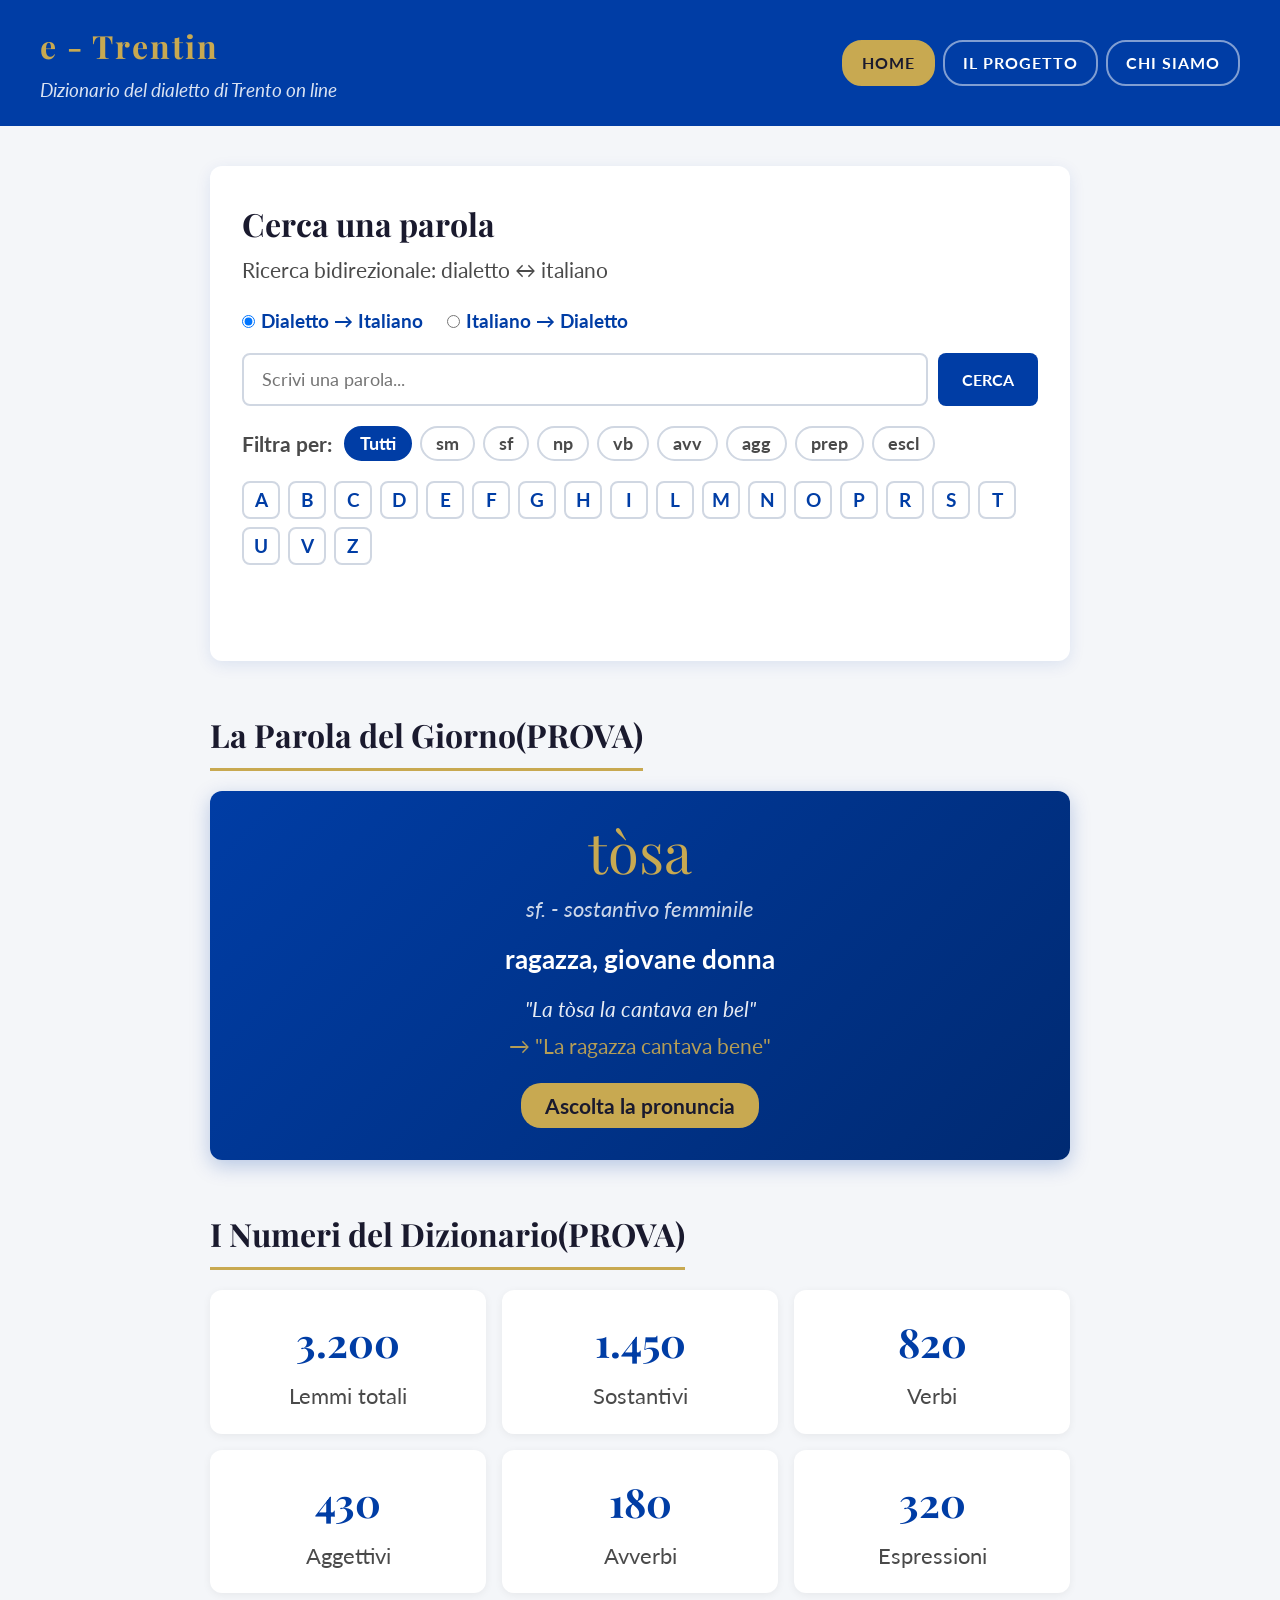
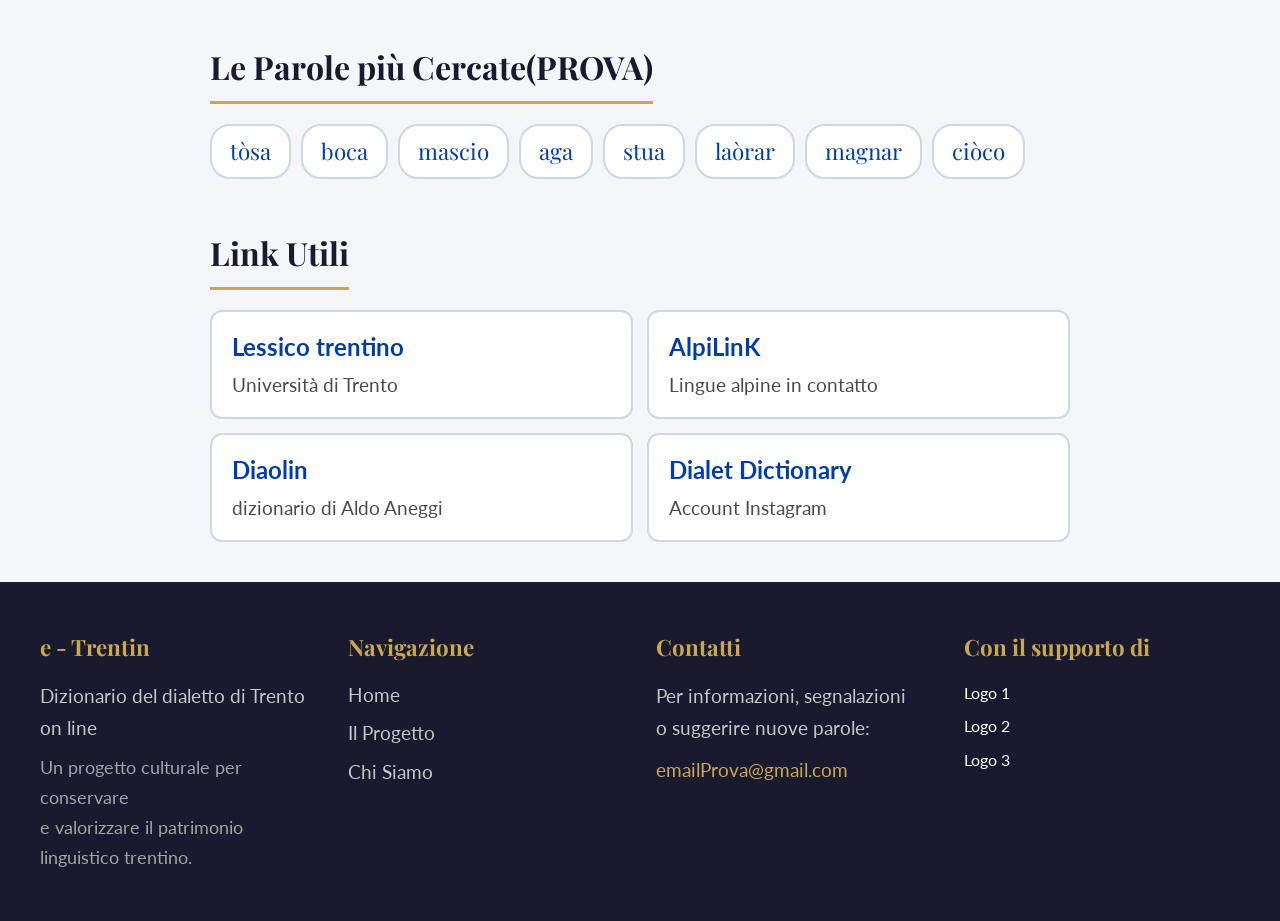
==== commit 5742ba24: "modifiche" ====
--- a/sito/index.html
+++ b/sito/index.html
@@ -9,7 +9,6 @@
 </head>
 <body>
 
-
   <header>
 
     <div class="header_titolo">
@@ -18,7 +17,7 @@
     </div>
 
     <nav class="barra-nav">
-      <a href="index.html" class="link attivo">HOME</a> <!--pagina attiva-->
+      <a href="index.html" class="link attivo">HOME</a>
       <a href="/sito/pagine/progetto.html" class="link">IL PROGETTO</a>
       <a href="/sito/pagine/chiSiamo.html" class="link">CHI SIAMO</a>
     </nav>
@@ -27,78 +26,75 @@
 
   <main class="main">
 
-    <section class="sezione_cerca" >
+    <section class="sezione_cerca" id="sezioneRicerca">
 
       <h2 class="cerca_titolo">Cerca una parola</h2>
       <p class="cerca_sottotitolo">Ricerca bidirezionale: dialetto ↔ italiano</p>
 
-      
       <div class="direzione_ricerca">
         <label class="radio_label">
-          <input type="radio" name="direzione"  checked>
+          <input type="radio" name="direzione" id="radioDialetto" checked>
           Dialetto → Italiano
         </label>
         <label class="radio_label">
-          <input type="radio" name="direzione" >
+          <input type="radio" name="direzione" id="radioItaliano">
           Italiano → Dialetto
         </label>
       </div>
 
       <div class="barra_ricerca">
-        <input type="text" class="campo_ricerca" placeholder="Scrivi una parola...">
-        <button class="btn_cerca">CERCA</button>
+        <input type="text" class="campo_ricerca" id="campoRicerca" placeholder="Scrivi una parola...">
+        <button class="btn_cerca" id="btnCerca">CERCA</button>
       </div>
 
       <div class="filtri_categoria">
         <span class="filtri_label">Filtra per:</span>
-        <button class="filtro attivo" >Tutti</button>  <!-- btn attivo di default -->
-        <button class="filtro" >sm</button>
-        <button class="filtro" >sf</button>
-        <button class="filtro" >np</button>
-        <button class="filtro">vb</button>
-        <button class="filtro" >avv</button>
-        <button class="filtro" >agg</button>
-        <button class="filtro" >prep</button>
-        <button class="filtro">escl</button>
+        <button class="filtro attivo" data-cat="tutti">Tutti</button>
+        <button class="filtro" data-cat="sm">sm</button>
+        <button class="filtro" data-cat="sf">sf</button>
+        <button class="filtro" data-cat="np">np</button>
+        <button class="filtro" data-cat="vb">vb</button>
+        <button class="filtro" data-cat="avv">avv</button>
+        <button class="filtro" data-cat="agg">agg</button>
+        <button class="filtro" data-cat="prep">prep</button>
+        <button class="filtro" data-cat="escl">escl</button>
       </div>
 
       <div class="filtri_alfabeto">
-        <span class="lettera" >A</span>
-        <span class="lettera" >B</span>
-        <span class="lettera" >C</span>
-        <span class="lettera">D</span>
-        <span class="lettera">E</span>
-        <span class="lettera">F</span>
-        <span class="lettera">G</span>
-        <span class="lettera">H</span>
-        <span class="lettera">I</span>
-        <span class="lettera">L</span>
-        <span class="lettera">M</span>
-        <span class="lettera">N</span>
-        <span class="lettera">O</span>
-        <span class="lettera">P</span>
-        <span class="lettera">R</span>
-        <span class="lettera">S</span>
-        <span class="lettera">T</span>
-        <span class="lettera">U</span>
-        <span class="lettera">V</span>
-        <span class="lettera">Z</span>
-      </div>
-
-    
-      <!-- div dove appariranno i risultati della ricerca -->
-      <div class="risultati" ></div>
-
-    </section>
-
-    <section  >
-
-      <h2 class="sezione_titolo">La Parola del Giorno</h2>
+        <span class="lettera" data-lettera="A">A</span>
+        <span class="lettera" data-lettera="B">B</span>
+        <span class="lettera" data-lettera="C">C</span>
+        <span class="lettera" data-lettera="D">D</span>
+        <span class="lettera" data-lettera="E">E</span>
+        <span class="lettera" data-lettera="F">F</span>
+        <span class="lettera" data-lettera="G">G</span>
+        <span class="lettera" data-lettera="H">H</span>
+        <span class="lettera" data-lettera="I">I</span>
+        <span class="lettera" data-lettera="L">L</span>
+        <span class="lettera" data-lettera="M">M</span>
+        <span class="lettera" data-lettera="N">N</span>
+        <span class="lettera" data-lettera="O">O</span>
+        <span class="lettera" data-lettera="P">P</span>
+        <span class="lettera" data-lettera="R">R</span>
+        <span class="lettera" data-lettera="S">S</span>
+        <span class="lettera" data-lettera="T">T</span>
+        <span class="lettera" data-lettera="U">U</span>
+        <span class="lettera" data-lettera="V">V</span>
+        <span class="lettera" data-lettera="Z">Z</span>
+      </div>
+
+      <div class="risultati" id="areaRisultati"></div>
+
+    </section>
+
+    <section>
+
+      <h2 class="sezione_titolo">La Parola del Giorno(PROVA)</h2>
       <div class="div_parolaGiorno">
-        <div class="parola" >tòsa</div>
-        <div class="parola_categoria" >sf. - sostantivo femminile</div>
-        <div class="parola_significato" >ragazza, giovane donna</div>
-        <div class="parola_esempio" >
+        <div class="parola">tòsa</div>
+        <div class="parola_categoria">sf. - sostantivo femminile</div>
+        <div class="parola_significato">ragazza, giovane donna</div>
+        <div class="parola_esempio">
           <em>"La tòsa la cantava en bel"</em>
           <span class="esempio">→ "La ragazza cantava bene"</span>
         </div>
@@ -107,11 +103,10 @@
 
     </section>
 
-    <section class="sezione_numeri" >
-
-      <h2 class="sezione_titolo">I Numeri del Dizionario</h2>
-
-      <!-- griglia con dati -->
+    <section class="sezione_numeri">
+
+      <h2 class="sezione_titolo">I Numeri del Dizionario(PROVA)</h2>
+
       <div class="griglia_numeri">
 
         <div class="numero_card">
@@ -148,20 +143,19 @@
 
     </section>
 
-
-    <section class="sezione_popolari" >
-
-      <h2 class="sezione_titolo">Le Parole più Cercate</h2>
+    <section class="sezione_popolari">
+
+      <h2 class="sezione_titolo">Le Parole più Cercate(PROVA)</h2>
 
       <div class="parole_popolari">
-        <span class="tag_parola" >tòsa</span>
-        <span class="tag_parola" >boca</span>
-        <span class="tag_parola" >mas-cio</span>
-        <span class="tag_parola" >aga</span>
-        <span class="tag_parola">stua</span>
-        <span class="tag_parola" >laòrar</span>
-        <span class="tag_parola" >magnar</span>
-        <span class="tag_parola" >ciòco</span>
+        <span class="tag_parola" data-parola="tòsa">tòsa</span>
+        <span class="tag_parola" data-parola="boca">boca</span>
+        <span class="tag_parola" data-parola="mas-cio">mascio</span>
+        <span class="tag_parola" data-parola="aga">aga</span>
+        <span class="tag_parola" data-parola="stua">stua</span>
+        <span class="tag_parola" data-parola="laòrar">laòrar</span>
+        <span class="tag_parola" data-parola="magnar">magnar</span>
+        <span class="tag_parola" data-parola="ciòco">ciòco</span>
       </div>
 
     </section>
@@ -191,7 +185,6 @@
           <div class="link_desc">Account Instagram</div>
         </a>
 
-        </a>
       </div>
 
     </section>
@@ -231,7 +224,7 @@
     </div>
 
   </footer>
+
+  <script src="/sito/js/main.js"></script>
 </body>
 </html>
-
-  
--- a/sito/style.css
+++ b/sito/style.css
@@ -925,17 +925,9 @@
   line-height: 1.4;
 }
  
-
- 
-/* Riga "con la guida dei docenti" */
 .nome_guida {
   font-size: 1.1rem;
   color: var(--testo);
   font-style: italic;
 }
- 
-/* Logo istituto dentro la card grande */
-.istituto_logo {
-  margin-top: 8px;
-}
- +
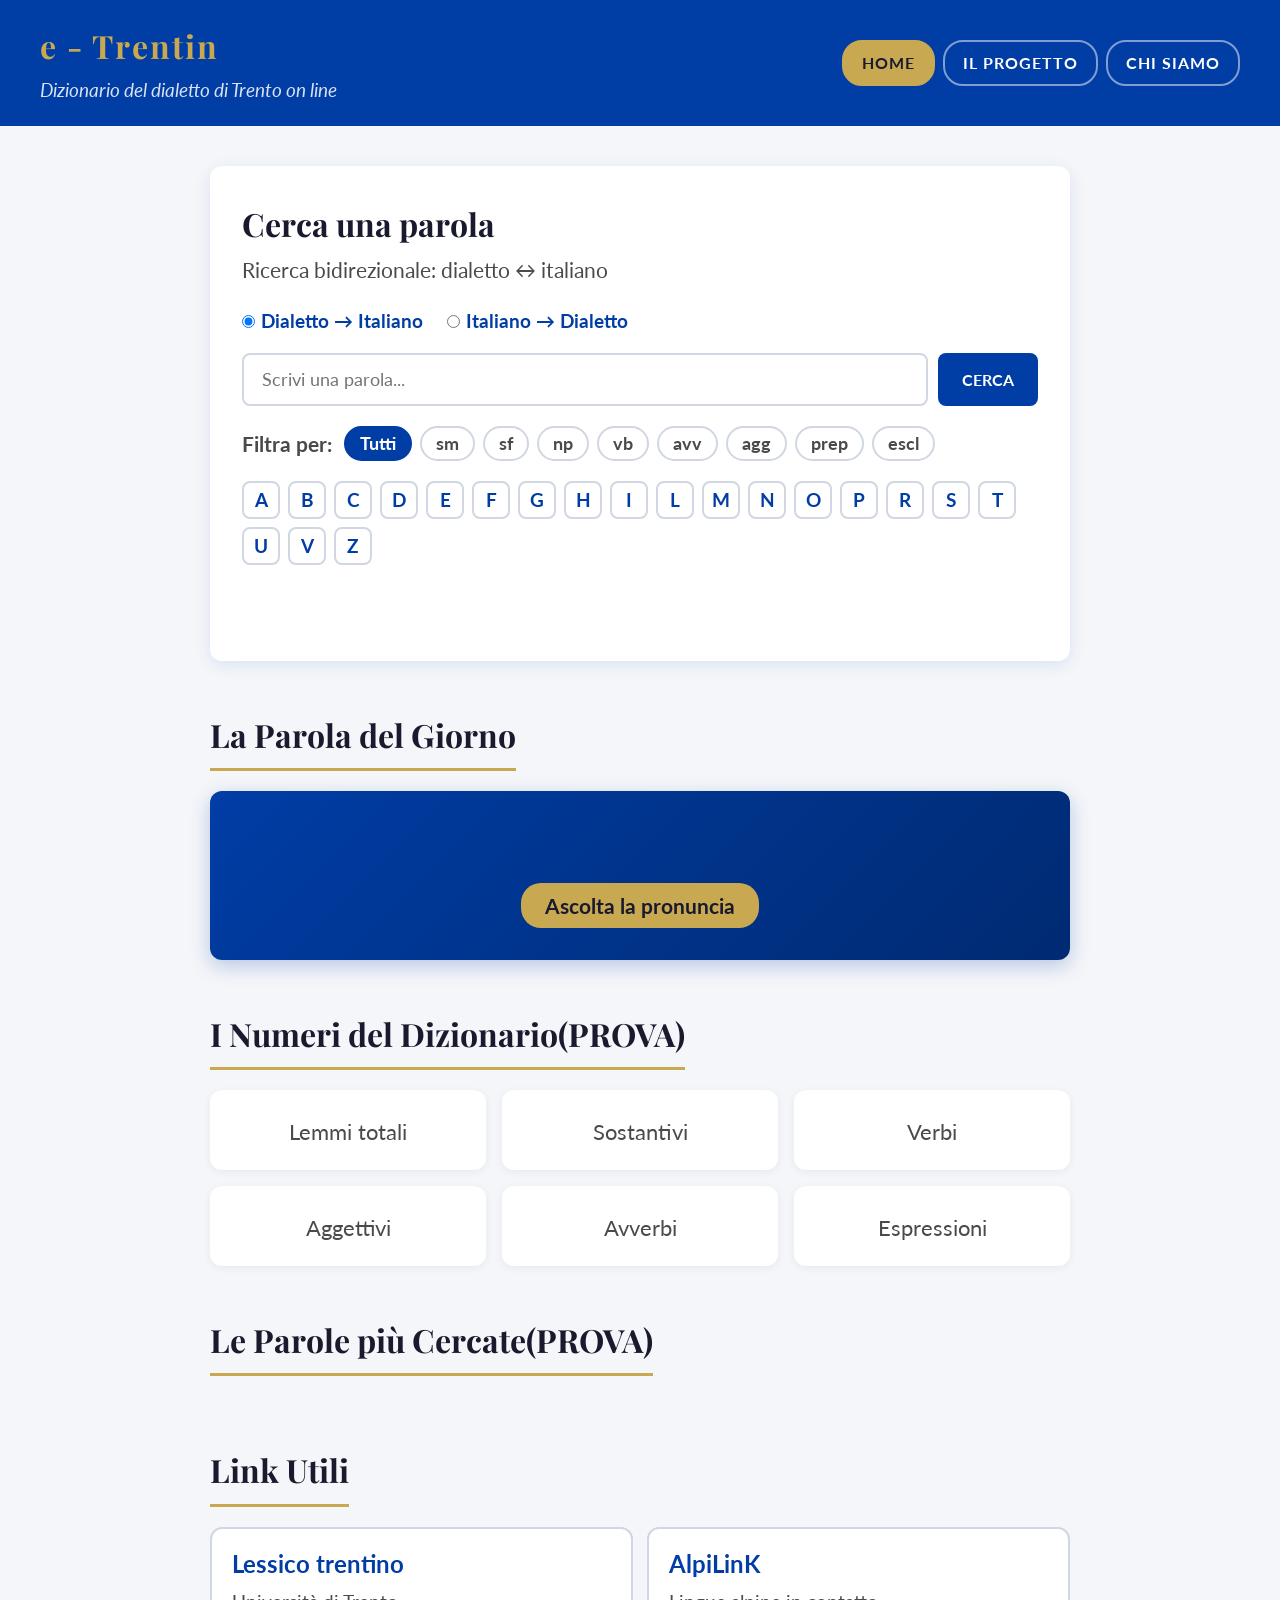
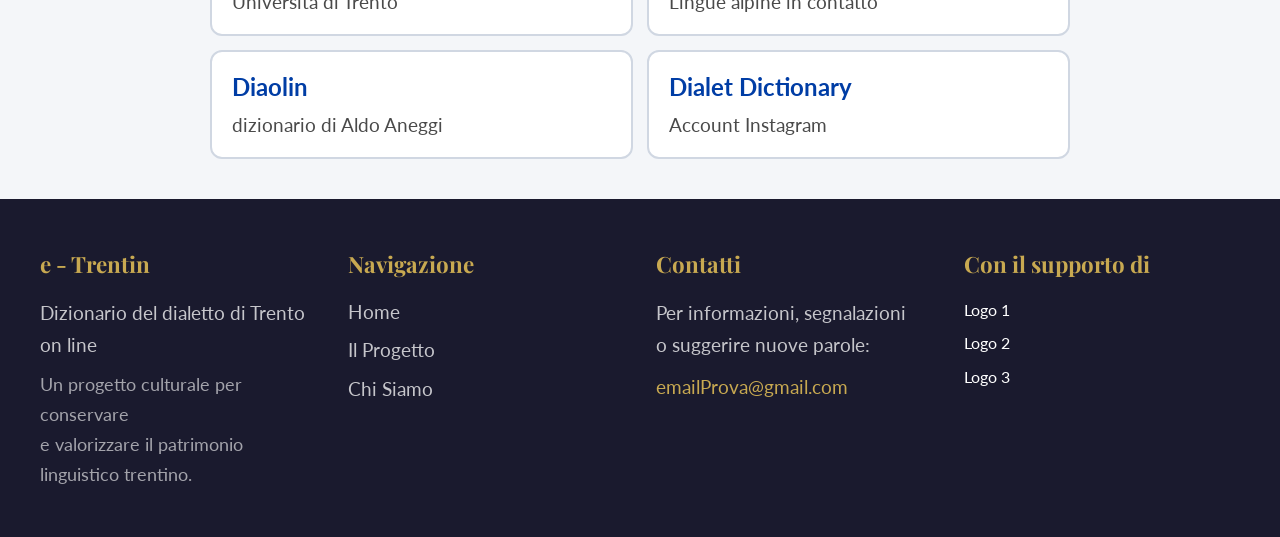
==== commit 08269f49: "modifiche html" ====
--- a/sito/index.html
+++ b/sito/index.html
@@ -89,14 +89,14 @@
 
     <section>
 
-      <h2 class="sezione_titolo">La Parola del Giorno(PROVA)</h2>
+      <h2 class="sezione_titolo">La Parola del Giorno</h2>
       <div class="div_parolaGiorno">
-        <div class="parola">tòsa</div>
-        <div class="parola_categoria">sf. - sostantivo femminile</div>
-        <div class="parola_significato">ragazza, giovane donna</div>
+        <div class="parola"></div>
+        <div class="parola_categoria"></div>
+        <div class="parola_significato"></div>
         <div class="parola_esempio">
-          <em>"La tòsa la cantava en bel"</em>
-          <span class="esempio">→ "La ragazza cantava bene"</span>
+          <em></em>
+          <span class="esempio"></span>
         </div>
         <button class="btn_audioGiorno">Ascolta la pronuncia</button>
       </div>
@@ -110,32 +110,32 @@
       <div class="griglia_numeri">
 
         <div class="numero_card">
-          <div class="numero_valore">3.200</div>
+          <div class="numero_valore"></div>
           <div class="numero_label">Lemmi totali</div>
         </div>
 
         <div class="numero_card">
-          <div class="numero_valore">1.450</div>
+          <div class="numero_valore"></div>
           <div class="numero_label">Sostantivi</div>
         </div>
 
         <div class="numero_card">
-          <div class="numero_valore">820</div>
+          <div class="numero_valore"></div>
           <div class="numero_label">Verbi</div>
         </div>
 
         <div class="numero_card">
-          <div class="numero_valore">430</div>
+          <div class="numero_valore"></div>
           <div class="numero_label">Aggettivi</div>
         </div>
 
         <div class="numero_card">
-          <div class="numero_valore">180</div>
+          <div class="numero_valore"></div>
           <div class="numero_label">Avverbi</div>
         </div>
 
         <div class="numero_card">
-          <div class="numero_valore">320</div>
+          <div class="numero_valore"></div>
           <div class="numero_label">Espressioni</div>
         </div>
 
@@ -148,14 +148,7 @@
       <h2 class="sezione_titolo">Le Parole più Cercate(PROVA)</h2>
 
       <div class="parole_popolari">
-        <span class="tag_parola" data-parola="tòsa">tòsa</span>
-        <span class="tag_parola" data-parola="boca">boca</span>
-        <span class="tag_parola" data-parola="mas-cio">mascio</span>
-        <span class="tag_parola" data-parola="aga">aga</span>
-        <span class="tag_parola" data-parola="stua">stua</span>
-        <span class="tag_parola" data-parola="laòrar">laòrar</span>
-        <span class="tag_parola" data-parola="magnar">magnar</span>
-        <span class="tag_parola" data-parola="ciòco">ciòco</span>
+        
       </div>
 
     </section>
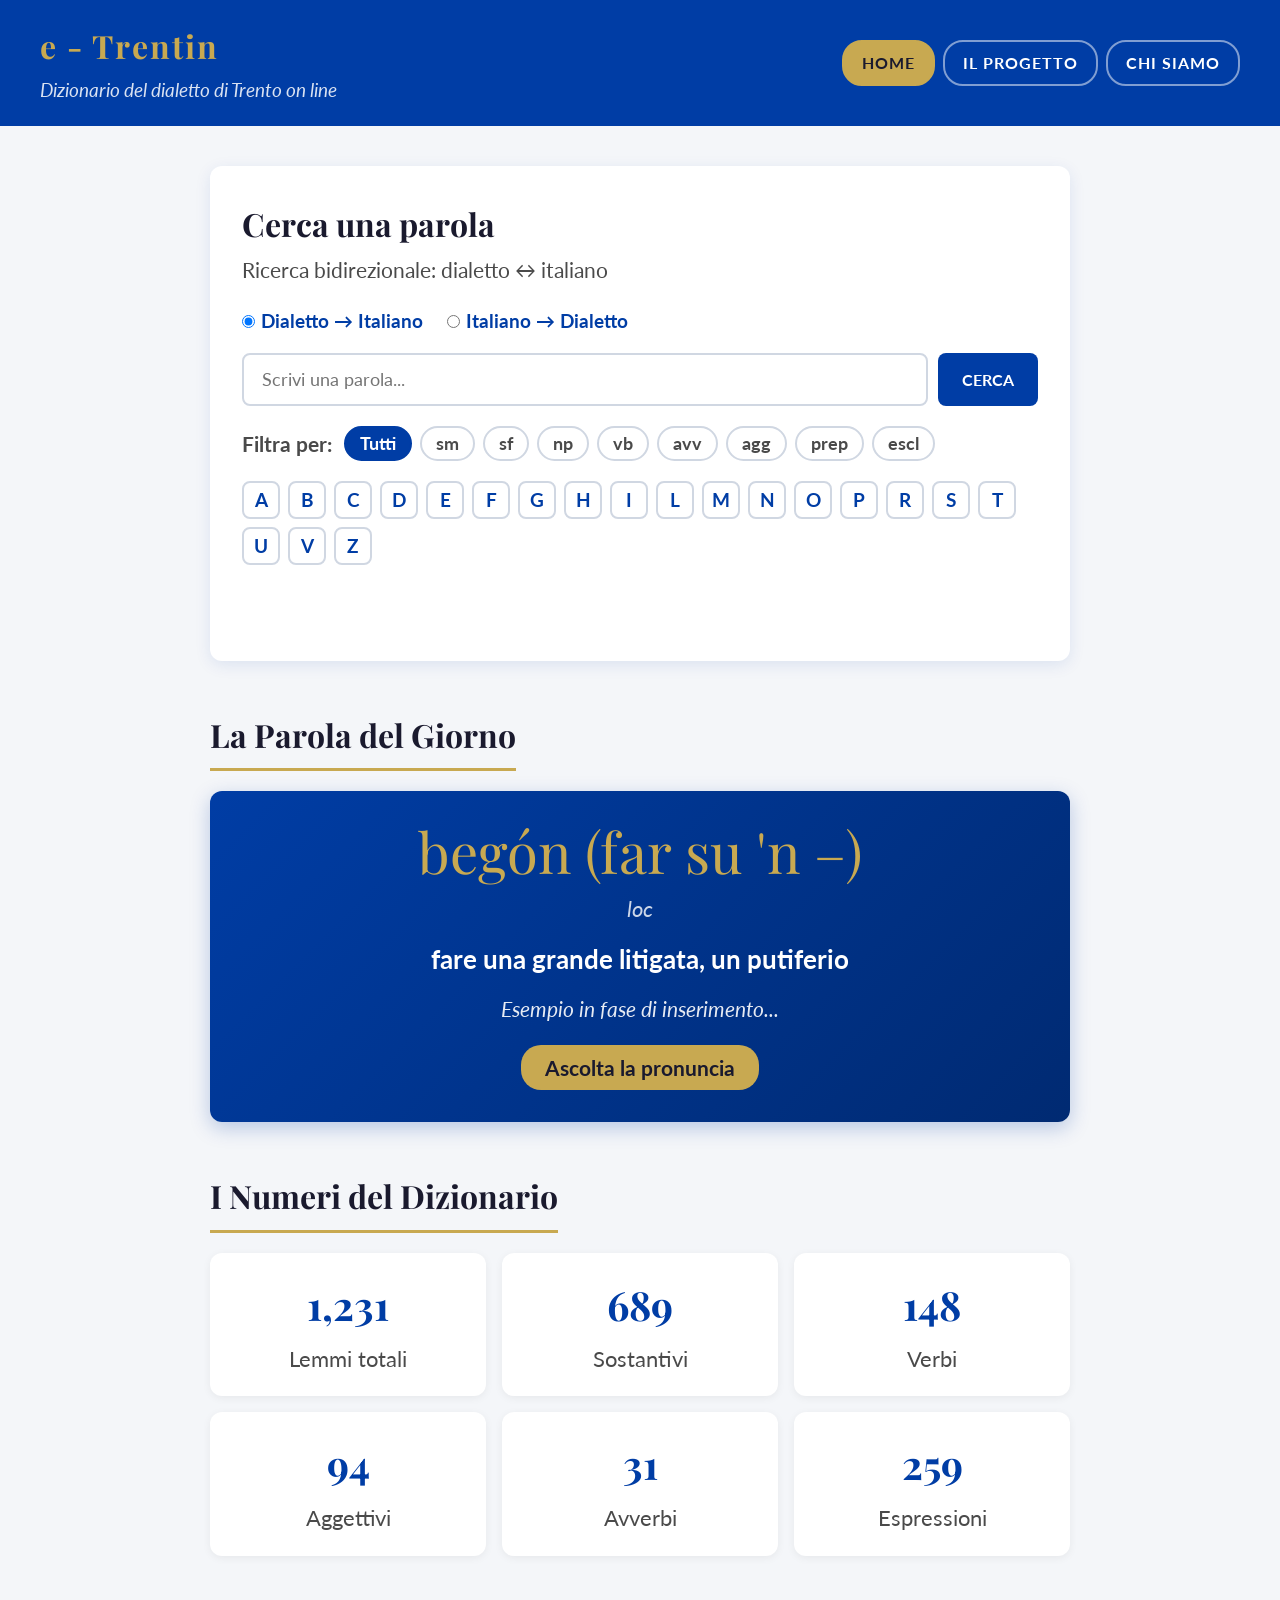
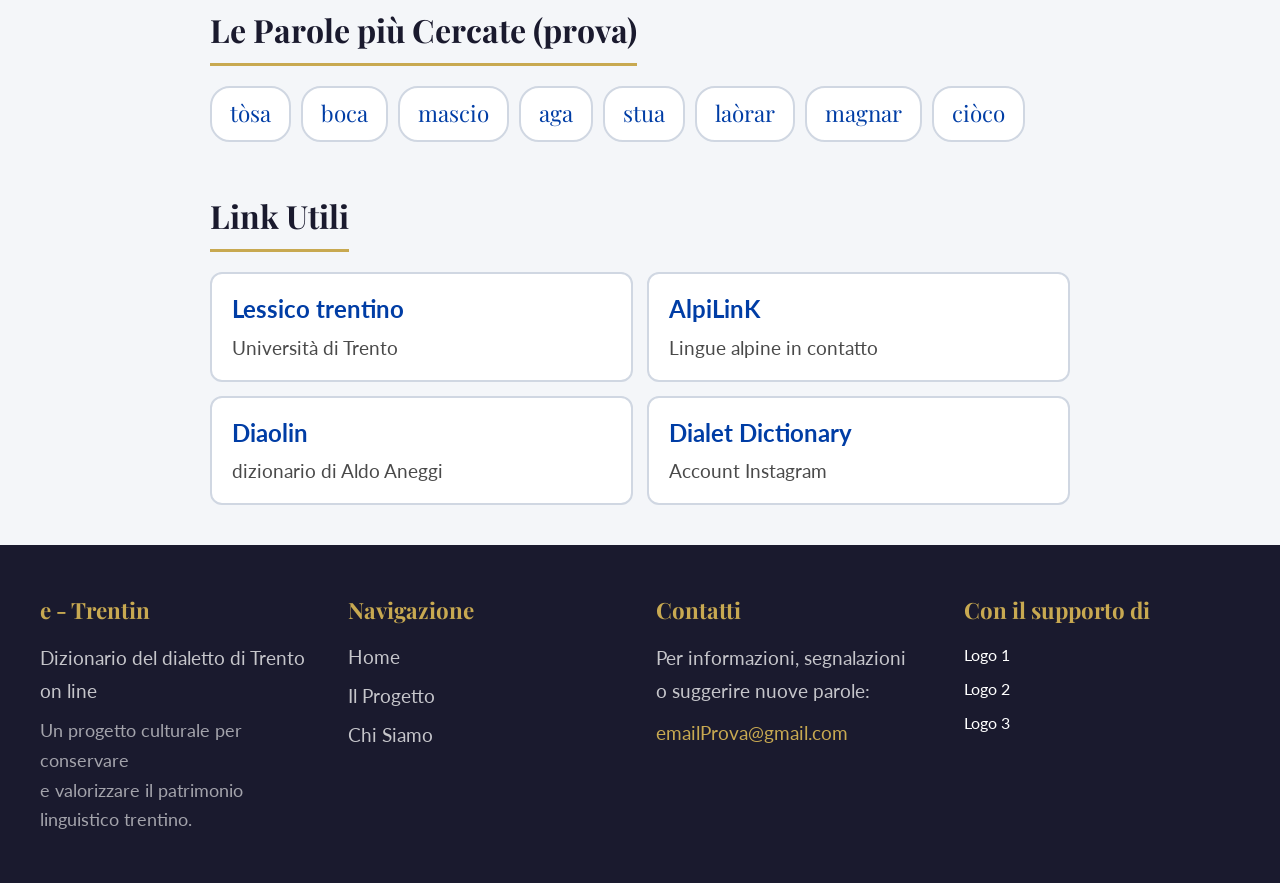
==== commit 197738b4: "sistemato database e pagine togliendo i test" ====
--- a/sito/index.html
+++ b/sito/index.html
@@ -4,7 +4,7 @@
   <meta charset="UTF-8">
   <meta name="viewport" content="width=device-width, initial-scale=1.0">
   <title>e-Trentin - Dizionario del dialetto di Trento</title>
-  <link rel="stylesheet" href="/sito/style.css">
+  <link rel="stylesheet" href="style.css">
   <link href="https://fonts.googleapis.com/css2?family=Playfair+Display:ital,wght@0,700;1,700&family=Lato:wght@400;700&display=swap" rel="stylesheet">
 </head>
 <body>
@@ -18,8 +18,8 @@
 
     <nav class="barra-nav">
       <a href="index.html" class="link attivo">HOME</a>
-      <a href="/sito/pagine/progetto.html" class="link">IL PROGETTO</a>
-      <a href="/sito/pagine/chiSiamo.html" class="link">CHI SIAMO</a>
+      <a href="pagine/progetto.html" class="link">IL PROGETTO</a>
+      <a href="pagine/chiSiamo.html" class="link">CHI SIAMO</a>
     </nav>
 
   </header>
@@ -91,12 +91,12 @@
 
       <h2 class="sezione_titolo">La Parola del Giorno</h2>
       <div class="div_parolaGiorno">
-        <div class="parola"></div>
-        <div class="parola_categoria"></div>
-        <div class="parola_significato"></div>
+        <div class="parola" id="giornoDialetto">tòsa</div>
+        <div class="parola_categoria" id="giornoCategoria">sf. - sostantivo femminile</div>
+        <div class="parola_significato" id="giornoItaliano">ragazza, giovane donna</div>
         <div class="parola_esempio">
-          <em></em>
-          <span class="esempio"></span>
+          <em id="giornoEsempioDialetto">"La tòsa la cantava en bel"</em>
+          <span class="esempio" id="giornoEsempioItaliano">→ "La ragazza cantava bene"</span>
         </div>
         <button class="btn_audioGiorno">Ascolta la pronuncia</button>
       </div>
@@ -105,37 +105,37 @@
 
     <section class="sezione_numeri">
 
-      <h2 class="sezione_titolo">I Numeri del Dizionario(PROVA)</h2>
+      <h2 class="sezione_titolo">I Numeri del Dizionario</h2>
 
       <div class="griglia_numeri">
 
         <div class="numero_card">
-          <div class="numero_valore"></div>
+          <div class="numero_valore" id="statTotale">0</div>
           <div class="numero_label">Lemmi totali</div>
         </div>
 
         <div class="numero_card">
-          <div class="numero_valore"></div>
+          <div class="numero_valore" id="statSostantivi">0</div>
           <div class="numero_label">Sostantivi</div>
         </div>
 
         <div class="numero_card">
-          <div class="numero_valore"></div>
+          <div class="numero_valore" id="statVerbi">0</div>
           <div class="numero_label">Verbi</div>
         </div>
 
         <div class="numero_card">
-          <div class="numero_valore"></div>
+          <div class="numero_valore" id="statAggettivi">0</div>
           <div class="numero_label">Aggettivi</div>
         </div>
 
         <div class="numero_card">
-          <div class="numero_valore"></div>
+          <div class="numero_valore" id="statAvverbi">0</div>
           <div class="numero_label">Avverbi</div>
         </div>
 
         <div class="numero_card">
-          <div class="numero_valore"></div>
+          <div class="numero_valore" id="statEspressioni">0</div>
           <div class="numero_label">Espressioni</div>
         </div>
 
@@ -145,10 +145,17 @@
 
     <section class="sezione_popolari">
 
-      <h2 class="sezione_titolo">Le Parole più Cercate(PROVA)</h2>
+      <h2 class="sezione_titolo">Le Parole più Cercate (prova)</h2>
 
       <div class="parole_popolari">
-        
+        <span class="tag_parola" data-parola="tòsa">tòsa</span>
+        <span class="tag_parola" data-parola="boca">boca</span>
+        <span class="tag_parola" data-parola="mas-cio">mascio</span>
+        <span class="tag_parola" data-parola="aga">aga</span>
+        <span class="tag_parola" data-parola="stua">stua</span>
+        <span class="tag_parola" data-parola="laòrar">laòrar</span>
+        <span class="tag_parola" data-parola="magnar">magnar</span>
+        <span class="tag_parola" data-parola="ciòco">ciòco</span>
       </div>
 
     </section>
@@ -195,9 +202,9 @@
     <div class="footer_col">
       <h3 class="footer_titolo">Navigazione</h3>
       <ul class="footer_lista">
-        <li><a href="/sito/index.html">Home</a></li>
-        <li><a href="/sito/pagine/progetto.html">Il Progetto</a></li>
-        <li><a href="/sito/pagine/chiSiamo.html">Chi Siamo</a></li>
+        <li><a href="index.html">Home</a></li>
+        <li><a href="pagine/progetto.html">Il Progetto</a></li>
+        <li><a href="pagine/chiSiamo.html">Chi Siamo</a></li>
       </ul>
     </div>
 
@@ -218,6 +225,7 @@
 
   </footer>
 
-  <script src="/sito/js/main.js"></script>
+  <script src="js/dati_dizionario.js"></script>
+  <script src="js/main.js"></script>
 </body>
 </html>
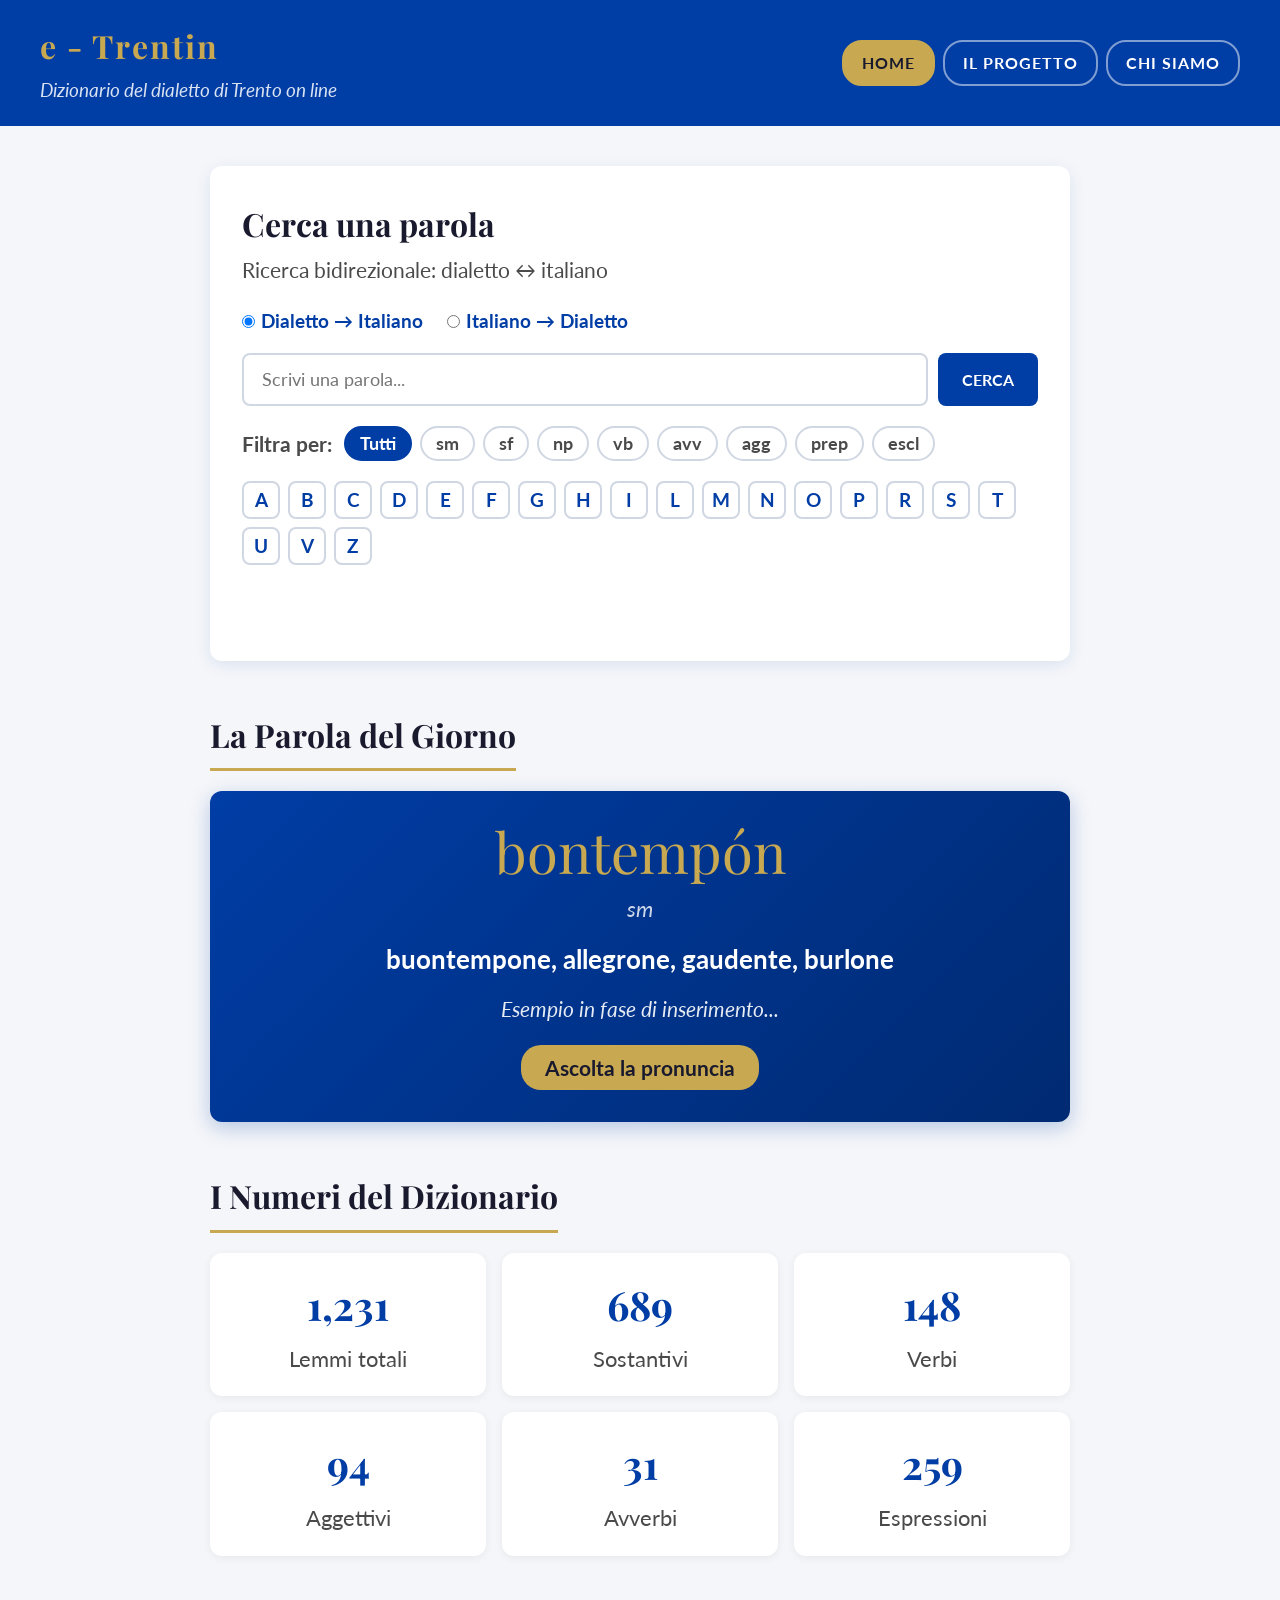
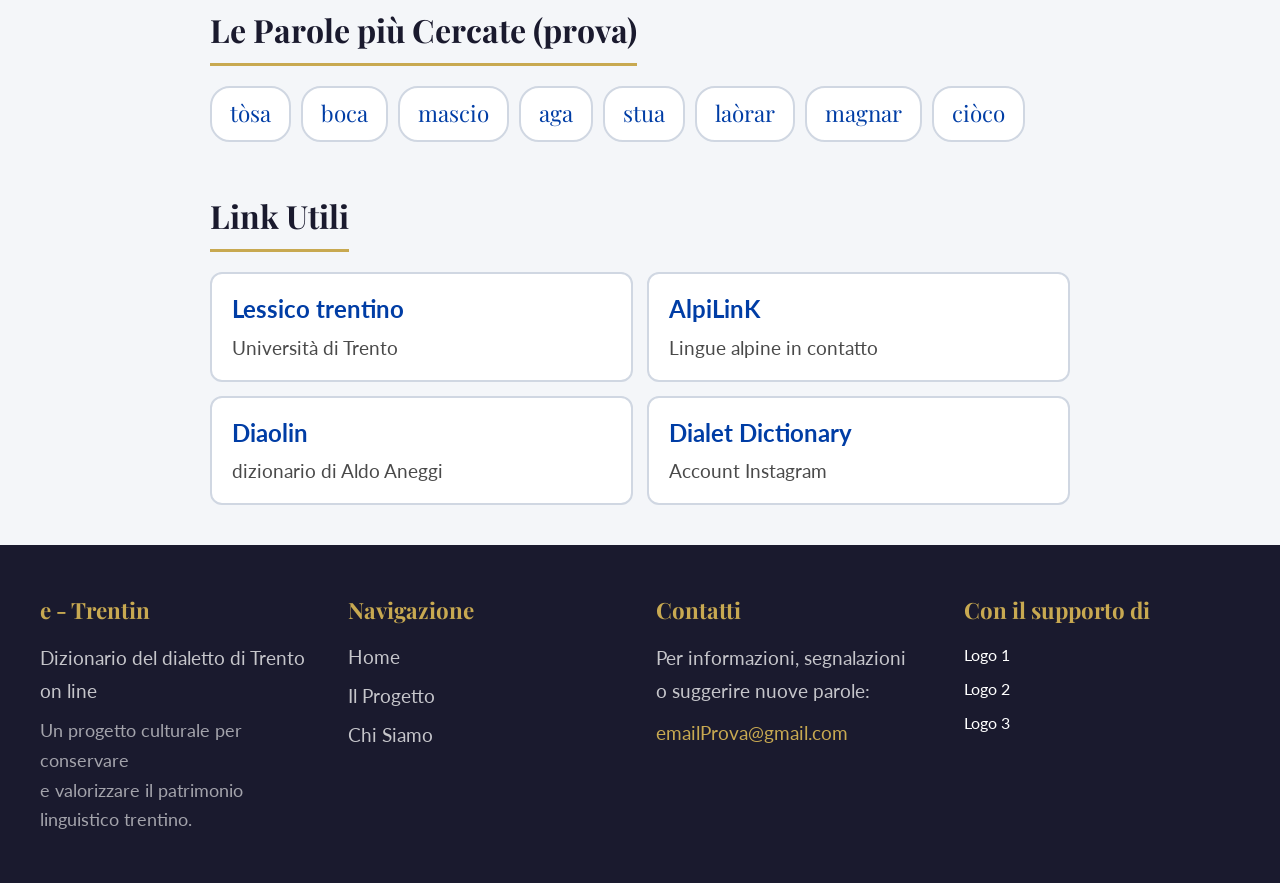
==== commit 4d8bb5b3: "aggiornamenti" ====
--- a/sito/index.html
+++ b/sito/index.html
@@ -91,12 +91,12 @@
 
       <h2 class="sezione_titolo">La Parola del Giorno</h2>
       <div class="div_parolaGiorno">
-        <div class="parola" id="giornoDialetto">tòsa</div>
-        <div class="parola_categoria" id="giornoCategoria">sf. - sostantivo femminile</div>
-        <div class="parola_significato" id="giornoItaliano">ragazza, giovane donna</div>
+        <div class="parola" id="giornoDialetto"></div>
+        <div class="parola_categoria" id="giornoCategoria"></div>
+        <div class="parola_significato" id="giornoItaliano"></div>
         <div class="parola_esempio">
-          <em id="giornoEsempioDialetto">"La tòsa la cantava en bel"</em>
-          <span class="esempio" id="giornoEsempioItaliano">→ "La ragazza cantava bene"</span>
+          <em id="giornoEsempioDialetto"></em>
+          <span class="esempio" id="giornoEsempioItaliano"></span>
         </div>
         <button class="btn_audioGiorno">Ascolta la pronuncia</button>
       </div>
